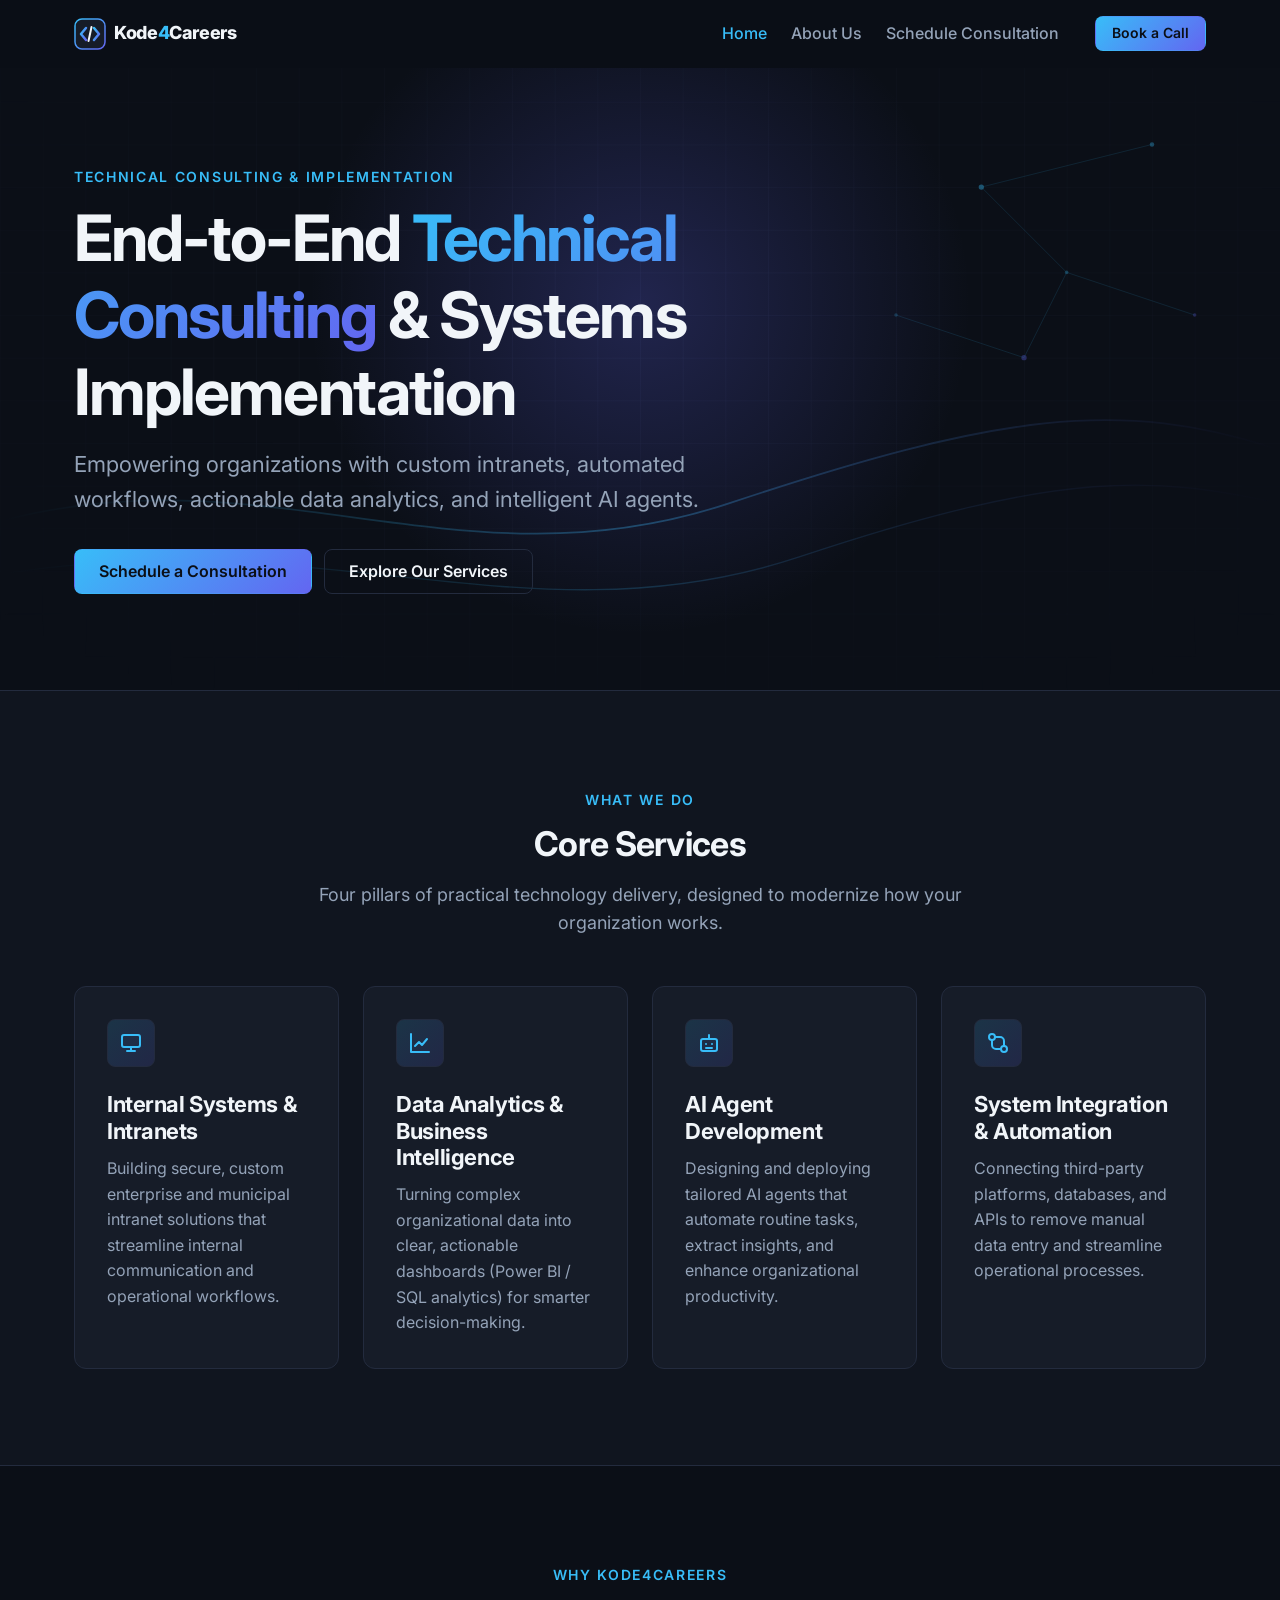
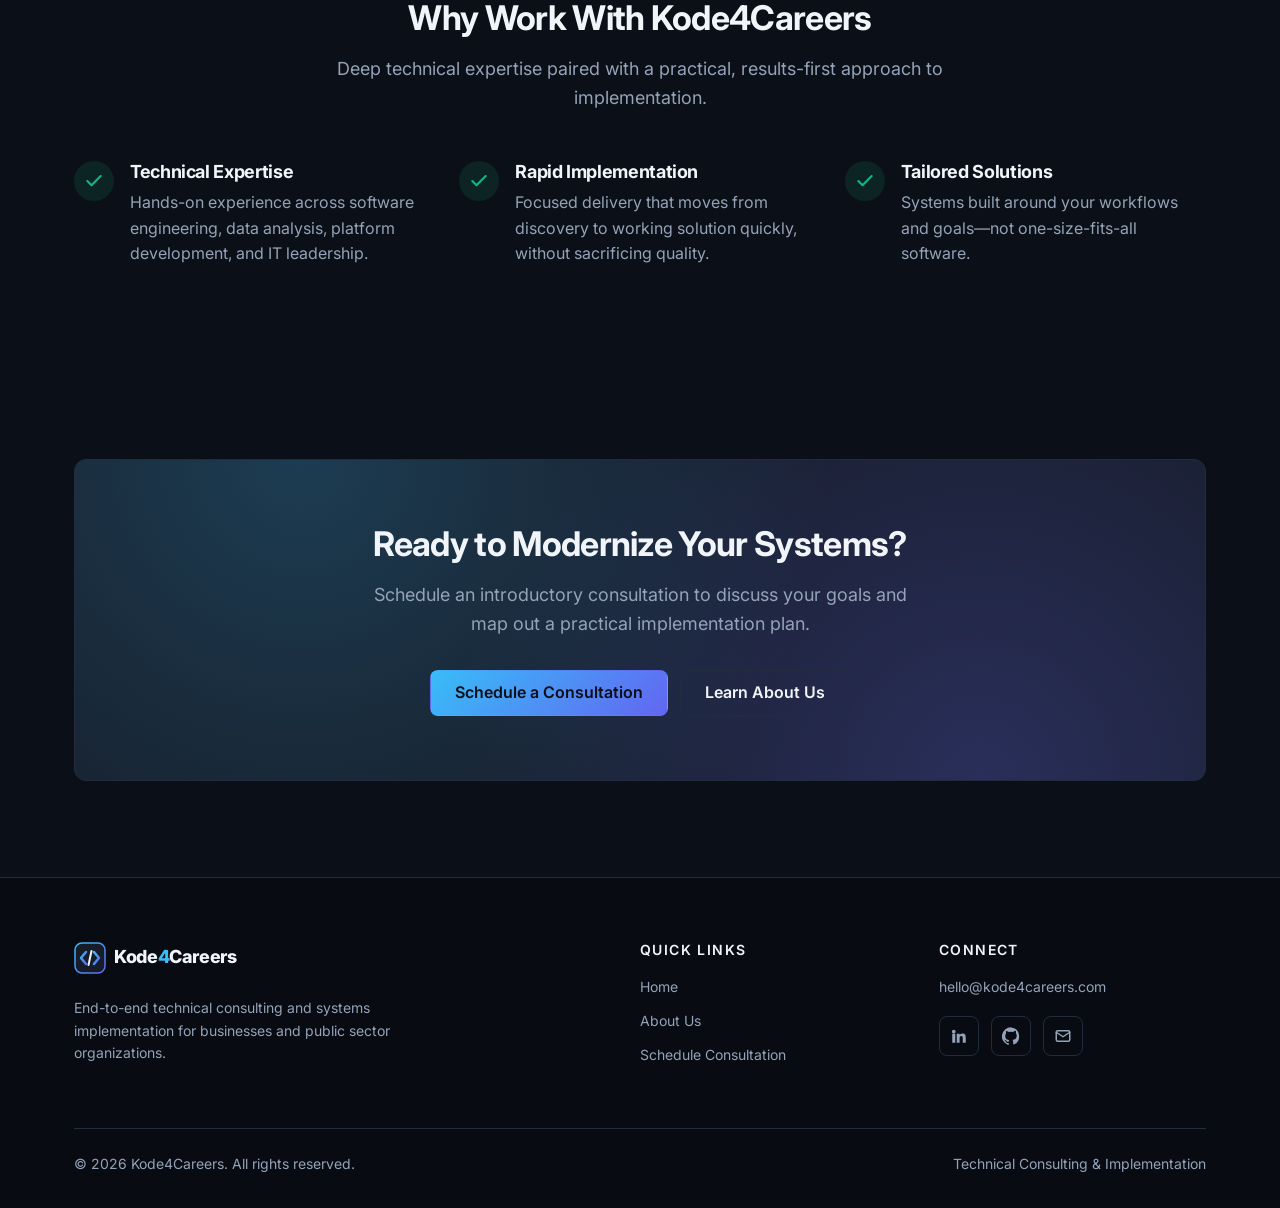
==== index.html @ 1c139bc9 "Genesis 1" ====
<!DOCTYPE html>
<html lang="en" class="no-js">
<head>
  <meta charset="UTF-8">
  <meta name="viewport" content="width=device-width, initial-scale=1.0">
  <title>Kode4Careers | Technical Consulting &amp; Systems Implementation</title>
  <meta name="description" content="Kode4Careers delivers custom intranets, data analytics, AI agent development, and workflow automation for businesses and public sector organizations.">
  <link rel="icon" href="assets/images/logo.svg" type="image/svg+xml">
  <link rel="preconnect" href="https://fonts.googleapis.com">
  <link rel="preconnect" href="https://fonts.gstatic.com" crossorigin>
  <link rel="stylesheet" href="https://fonts.googleapis.com/css2?family=Inter:wght@400;500;600;700;800&display=swap">
  <link rel="stylesheet" href="css/style.css">
  <link rel="stylesheet" href="css/responsive.css">
</head>
<body>
  <a class="skip-link" href="#main">Skip to main content</a>

  <header class="site-header">
    <div class="container">
      <a href="index.html" class="logo" aria-label="Kode4Careers home">
        <img src="assets/images/logo.svg" alt="" width="32" height="32">
        <span class="logo__text">Kode<span>4</span>Careers</span>
      </a>

      <button class="nav-toggle" type="button" aria-controls="site-nav" aria-expanded="false" aria-label="Open navigation menu">
        <span class="nav-toggle__bar" aria-hidden="true"></span>
      </button>

      <nav id="site-nav" class="site-nav" aria-label="Primary">
        <ul class="nav-list">
          <li><a class="nav-link" href="index.html" aria-current="page">Home</a></li>
          <li><a class="nav-link" href="about.html">About Us</a></li>
          <li><a class="nav-link" href="schedule.html">Schedule Consultation</a></li>
          <li class="nav-cta"><a class="btn btn--primary btn--sm" href="schedule.html">Book a Call</a></li>
        </ul>
      </nav>
    </div>
  </header>

  <main id="main">
    <!-- Hero -->
    <section class="hero" aria-labelledby="hero-title">
      <div class="container">
        <div class="hero__content">
          <span class="eyebrow">Technical Consulting &amp; Implementation</span>
          <h1 id="hero-title" class="hero__title">
            End-to-End <span class="text-gradient">Technical Consulting</span> &amp; Systems Implementation
          </h1>
          <p class="hero__subtitle">
            Empowering organizations with custom intranets, automated workflows, actionable data analytics, and intelligent AI agents.
          </p>
          <div class="btn-group">
            <a class="btn btn--primary" href="schedule.html">Schedule a Consultation</a>
            <a class="btn btn--secondary" href="#services">Explore Our Services</a>
          </div>
        </div>
      </div>
    </section>

    <!-- Core Services -->
    <section id="services" class="section section--alt" aria-labelledby="services-title">
      <div class="container">
        <header class="section-header">
          <span class="eyebrow">What We Do</span>
          <h2 id="services-title">Core Services</h2>
          <p>Four pillars of practical technology delivery, designed to modernize how your organization works.</p>
        </header>

        <div class="grid grid--4">
          <article class="card reveal">
            <div class="card__icon" aria-hidden="true">
              <svg viewBox="0 0 24 24" fill="none" stroke="currentColor" stroke-width="2" stroke-linecap="round" stroke-linejoin="round"><rect x="3" y="4" width="18" height="12" rx="2"/><path d="M8 20h8M12 16v4"/></svg>
            </div>
            <h3>Internal Systems &amp; Intranets</h3>
            <p>Building secure, custom enterprise and municipal intranet solutions that streamline internal communication and operational workflows.</p>
          </article>

          <article class="card reveal">
            <div class="card__icon" aria-hidden="true">
              <svg viewBox="0 0 24 24" fill="none" stroke="currentColor" stroke-width="2" stroke-linecap="round" stroke-linejoin="round"><path d="M3 3v18h18"/><path d="M7 15l4-4 3 3 5-6"/></svg>
            </div>
            <h3>Data Analytics &amp; Business Intelligence</h3>
            <p>Turning complex organizational data into clear, actionable dashboards (Power BI / SQL analytics) for smarter decision-making.</p>
          </article>

          <article class="card reveal">
            <div class="card__icon" aria-hidden="true">
              <svg viewBox="0 0 24 24" fill="none" stroke="currentColor" stroke-width="2" stroke-linecap="round" stroke-linejoin="round"><rect x="4" y="8" width="16" height="12" rx="2"/><path d="M12 4v4M9 13h.01M15 13h.01M9 17h6"/></svg>
            </div>
            <h3>AI Agent Development</h3>
            <p>Designing and deploying tailored AI agents that automate routine tasks, extract insights, and enhance organizational productivity.</p>
          </article>

          <article class="card reveal">
            <div class="card__icon" aria-hidden="true">
              <svg viewBox="0 0 24 24" fill="none" stroke="currentColor" stroke-width="2" stroke-linecap="round" stroke-linejoin="round"><circle cx="6" cy="6" r="3"/><circle cx="18" cy="18" r="3"/><path d="M9 6h5a4 4 0 0 1 4 4v5M15 18h-5a4 4 0 0 1-4-4V9"/></svg>
            </div>
            <h3>System Integration &amp; Automation</h3>
            <p>Connecting third-party platforms, databases, and APIs to remove manual data entry and streamline operational processes.</p>
          </article>
        </div>
      </div>
    </section>

    <!-- Why Work With Us -->
    <section class="section" aria-labelledby="why-title">
      <div class="container">
        <header class="section-header">
          <span class="eyebrow">Why Kode4Careers</span>
          <h2 id="why-title">Why Work With Kode4Careers</h2>
          <p>Deep technical expertise paired with a practical, results-first approach to implementation.</p>
        </header>

        <div class="grid grid--3">
          <div class="feature reveal">
            <span class="feature__icon" aria-hidden="true">
              <svg viewBox="0 0 24 24" fill="none" stroke="currentColor" stroke-width="2.5" stroke-linecap="round" stroke-linejoin="round"><polyline points="20 6 9 17 4 12"/></svg>
            </span>
            <div>
              <h3>Technical Expertise</h3>
              <p>Hands-on experience across software engineering, data analysis, platform development, and IT leadership.</p>
            </div>
          </div>

          <div class="feature reveal">
            <span class="feature__icon" aria-hidden="true">
              <svg viewBox="0 0 24 24" fill="none" stroke="currentColor" stroke-width="2.5" stroke-linecap="round" stroke-linejoin="round"><polyline points="20 6 9 17 4 12"/></svg>
            </span>
            <div>
              <h3>Rapid Implementation</h3>
              <p>Focused delivery that moves from discovery to working solution quickly, without sacrificing quality.</p>
            </div>
          </div>

          <div class="feature reveal">
            <span class="feature__icon" aria-hidden="true">
              <svg viewBox="0 0 24 24" fill="none" stroke="currentColor" stroke-width="2.5" stroke-linecap="round" stroke-linejoin="round"><polyline points="20 6 9 17 4 12"/></svg>
            </span>
            <div>
              <h3>Tailored Solutions</h3>
              <p>Systems built around your workflows and goals&mdash;not one-size-fits-all software.</p>
            </div>
          </div>
        </div>
      </div>
    </section>

    <!-- Bottom CTA -->
    <section class="section" aria-labelledby="cta-title">
      <div class="container">
        <div class="cta-banner reveal">
          <h2 id="cta-title">Ready to Modernize Your Systems?</h2>
          <p>Schedule an introductory consultation to discuss your goals and map out a practical implementation plan.</p>
          <div class="btn-group">
            <a class="btn btn--primary" href="schedule.html">Schedule a Consultation</a>
            <a class="btn btn--secondary" href="about.html">Learn About Us</a>
          </div>
        </div>
      </div>
    </section>
  </main>

  <footer class="site-footer">
    <div class="container">
      <div class="footer-grid">
        <div class="footer-brand">
          <a href="index.html" class="logo" aria-label="Kode4Careers home">
            <img src="assets/images/logo.svg" alt="" width="32" height="32">
            <span class="logo__text">Kode<span>4</span>Careers</span>
          </a>
          <p>End-to-end technical consulting and systems implementation for businesses and public sector organizations.</p>
        </div>

        <nav aria-label="Footer">
          <h2 class="footer-heading">Quick Links</h2>
          <ul class="footer-links">
            <li><a href="index.html">Home</a></li>
            <li><a href="about.html">About Us</a></li>
            <li><a href="schedule.html">Schedule Consultation</a></li>
          </ul>
        </nav>

        <div>
          <h2 class="footer-heading">Connect</h2>
          <ul class="footer-links">
            <li><a href="mailto:hello@kode4careers.com">hello@kode4careers.com</a></li>
          </ul>
          <ul class="social-links">
            <li>
              <a href="https://www.linkedin.com/" target="_blank" rel="noopener noreferrer" aria-label="Kode4Careers on LinkedIn">
                <svg viewBox="0 0 24 24" fill="currentColor" aria-hidden="true"><path d="M4.98 3.5a2.5 2.5 0 1 1 0 5 2.5 2.5 0 0 1 0-5zM3 9h4v12H3zM9 9h3.8v1.7h.05c.53-1 1.83-2.05 3.77-2.05C20.6 8.65 21 11.2 21 14.5V21h-4v-5.8c0-1.4-.03-3.2-1.95-3.2-1.95 0-2.25 1.52-2.25 3.1V21H9z"/></svg>
              </a>
            </li>
            <li>
              <a href="https://github.com/" target="_blank" rel="noopener noreferrer" aria-label="Kode4Careers on GitHub">
                <svg viewBox="0 0 24 24" fill="currentColor" aria-hidden="true"><path d="M12 .5a12 12 0 0 0-3.8 23.4c.6.1.8-.3.8-.6v-2.1c-3.3.7-4-1.6-4-1.6-.6-1.4-1.4-1.8-1.4-1.8-1.1-.7.1-.7.1-.7 1.2.1 1.8 1.2 1.8 1.2 1.1 1.8 2.8 1.3 3.5 1 .1-.8.4-1.3.8-1.6-2.7-.3-5.5-1.3-5.5-5.9 0-1.3.5-2.4 1.2-3.2-.1-.3-.5-1.5.1-3.2 0 0 1-.3 3.3 1.2a11.5 11.5 0 0 1 6 0C17.3 4.6 18.3 5 18.3 5c.7 1.7.3 2.9.1 3.2.8.8 1.2 1.9 1.2 3.2 0 4.6-2.8 5.6-5.5 5.9.4.4.8 1.1.8 2.2v3.3c0 .3.2.7.8.6A12 12 0 0 0 12 .5z"/></svg>
              </a>
            </li>
            <li>
              <a href="mailto:hello@kode4careers.com" aria-label="Email Kode4Careers">
                <svg viewBox="0 0 24 24" fill="none" stroke="currentColor" stroke-width="2" stroke-linecap="round" stroke-linejoin="round" aria-hidden="true"><rect x="3" y="5" width="18" height="14" rx="2"/><path d="M3 7l9 6 9-6"/></svg>
              </a>
            </li>
          </ul>
        </div>
      </div>

      <div class="footer-bottom">
        <p>&copy; <span data-current-year>2026</span> Kode4Careers. All rights reserved.</p>
        <p>Technical Consulting &amp; Implementation</p>
      </div>
    </div>
  </footer>

  <script src="js/main.js" defer></script>
</body>
</html>
---- css/style.css ----
/* ==========================================================================
   Kode4Careers — Core Design System
   Mobile-first base styles. Breakpoint enhancements live in responsive.css.
   ========================================================================== */

:root {
  /* Colors */
  --color-bg: #0B0F17;
  --color-surface: #161C28;
  --color-border: #232B3E;
  --color-text: #F1F5F9;
  --color-muted: #94A3B8;
  --color-accent: #38BDF8;
  --color-accent-2: #6366F1;
  --color-success: #10B981;
  --color-error: #F87171;
  --gradient-accent: linear-gradient(135deg, var(--color-accent) 0%, var(--color-accent-2) 100%);

  /* Typography */
  --font-heading: "Inter", system-ui, -apple-system, "Segoe UI", Roboto, sans-serif;
  --font-body: "Inter", system-ui, -apple-system, "Segoe UI", Roboto, sans-serif;
  --fs-sm: 0.875rem;
  --fs-base: 1rem;
  --fs-lg: 1.125rem;
  --fs-xl: 1.375rem;
  --fs-2xl: 1.75rem;
  --fs-3xl: 2.25rem;
  --line-height: 1.6;

  /* Spacing */
  --space-1: 0.25rem;
  --space-2: 0.5rem;
  --space-3: 0.75rem;
  --space-4: 1rem;
  --space-5: 1.5rem;
  --space-6: 2rem;
  --space-7: 3rem;
  --space-8: 4rem;
  --space-9: 6rem;

  /* Layout */
  --container-max: 1180px;
  --header-height: 68px;
  --radius: 12px;
  --radius-sm: 8px;

  /* Effects */
  --transition: 200ms ease;
  --shadow-glow: 0 10px 30px -10px rgba(56, 189, 248, 0.35);
}

/* ---------- Reset ---------- */
*,
*::before,
*::after {
  box-sizing: border-box;
}

html {
  scroll-behavior: smooth;
  scroll-padding-top: calc(var(--header-height) + var(--space-4));
}

body {
  margin: 0;
  font-family: var(--font-body);
  font-size: var(--fs-base);
  line-height: var(--line-height);
  color: var(--color-text);
  background-color: var(--color-bg);
  -webkit-font-smoothing: antialiased;
}

img,
svg {
  display: block;
  max-width: 100%;
}

h1, h2, h3, h4 {
  font-family: var(--font-heading);
  font-weight: 700;
  line-height: 1.2;
  margin: 0 0 var(--space-4);
  letter-spacing: -0.02em;
}

h1 { font-size: var(--fs-3xl); }
h2 { font-size: var(--fs-2xl); }
h3 { font-size: var(--fs-xl); }

p {
  margin: 0 0 var(--space-4);
}

a {
  color: var(--color-accent);
  text-decoration: none;
  transition: color var(--transition);
}

a:hover {
  color: var(--color-text);
}

:focus-visible {
  outline: 2px solid var(--color-accent);
  outline-offset: 3px;
  border-radius: 4px;
}

ul {
  margin: 0;
  padding: 0;
}

.skip-link {
  position: absolute;
  left: var(--space-4);
  top: -100px;
  z-index: 200;
  padding: var(--space-2) var(--space-4);
  background: var(--color-accent);
  color: var(--color-bg);
  border-radius: var(--radius-sm);
  font-weight: 600;
}

.skip-link:focus {
  top: var(--space-4);
}

.visually-hidden {
  position: absolute;
  width: 1px;
  height: 1px;
  padding: 0;
  margin: -1px;
  overflow: hidden;
  clip: rect(0, 0, 0, 0);
  white-space: nowrap;
  border: 0;
}

/* ---------- Layout ---------- */
.container {
  width: 100%;
  max-width: var(--container-max);
  margin: 0 auto;
  padding: 0 var(--space-5);
}

.section {
  padding: var(--space-8) 0;
}

.section--alt {
  background-color: rgba(22, 28, 40, 0.5);
  border-top: 1px solid var(--color-border);
  border-bottom: 1px solid var(--color-border);
}

.section-header {
  max-width: 680px;
  margin: 0 auto var(--space-7);
  text-align: center;
}

.section-header p {
  color: var(--color-muted);
  font-size: var(--fs-lg);
}

.eyebrow {
  display: inline-block;
  margin-bottom: var(--space-3);
  font-size: var(--fs-sm);
  font-weight: 600;
  letter-spacing: 0.12em;
  text-transform: uppercase;
  color: var(--color-accent);
}

.text-gradient {
  background: var(--gradient-accent);
  -webkit-background-clip: text;
  background-clip: text;
  color: transparent;
}

.grid {
  display: grid;
  gap: var(--space-5);
  grid-template-columns: 1fr;
}

/* ---------- Buttons ---------- */
.btn {
  display: inline-flex;
  align-items: center;
  justify-content: center;
  gap: var(--space-2);
  padding: var(--space-3) var(--space-5);
  font-family: inherit;
  font-size: var(--fs-base);
  font-weight: 600;
  line-height: 1.2;
  border-radius: var(--radius-sm);
  border: 1px solid transparent;
  cursor: pointer;
  transition: transform var(--transition), box-shadow var(--transition),
    background-color var(--transition), border-color var(--transition), color var(--transition);
}

.btn--primary {
  background: var(--gradient-accent);
  color: var(--color-bg);
}

.btn--primary:hover {
  color: var(--color-bg);
  transform: translateY(-2px);
  box-shadow: var(--shadow-glow);
}

.btn--secondary {
  background: transparent;
  color: var(--color-text);
  border-color: var(--color-border);
}

.btn--secondary:hover {
  color: var(--color-text);
  border-color: var(--color-accent);
  background-color: rgba(56, 189, 248, 0.08);
}

.btn--sm {
  padding: var(--space-2) var(--space-4);
  font-size: var(--fs-sm);
}

.btn[disabled],
.btn[aria-busy="true"] {
  opacity: 0.7;
  cursor: progress;
  transform: none;
  box-shadow: none;
}

.btn-group {
  display: flex;
  flex-wrap: wrap;
  gap: var(--space-3);
}

/* ---------- Header / Navigation ---------- */
.site-header {
  position: sticky;
  top: 0;
  z-index: 100;
  height: var(--header-height);
  background-color: rgba(11, 15, 23, 0.75);
  backdrop-filter: blur(12px);
  -webkit-backdrop-filter: blur(12px);
  border-bottom: 1px solid transparent;
  transition: border-color var(--transition), background-color var(--transition);
}

.site-header.is-scrolled {
  background-color: rgba(11, 15, 23, 0.92);
  border-bottom-color: var(--color-border);
}

.site-header .container {
  display: flex;
  align-items: center;
  justify-content: space-between;
  height: 100%;
}

.logo {
  display: inline-flex;
  align-items: center;
  gap: var(--space-2);
  font-family: var(--font-heading);
  font-size: var(--fs-lg);
  font-weight: 800;
  color: var(--color-text);
  letter-spacing: -0.02em;
}

.logo:hover {
  color: var(--color-text);
}

.logo img {
  width: 32px;
  height: 32px;
}

.logo__text span {
  color: var(--color-accent);
}

.nav-toggle {
  display: inline-flex;
  align-items: center;
  justify-content: center;
  width: 44px;
  height: 44px;
  padding: 0;
  background: transparent;
  border: 1px solid var(--color-border);
  border-radius: var(--radius-sm);
  color: var(--color-text);
  cursor: pointer;
}

.nav-toggle__bar,
.nav-toggle__bar::before,
.nav-toggle__bar::after {
  display: block;
  width: 20px;
  height: 2px;
  background-color: currentColor;
  border-radius: 2px;
  transition: transform var(--transition), background-color var(--transition);
}

.nav-toggle__bar {
  position: relative;
}

.nav-toggle__bar::before,
.nav-toggle__bar::after {
  content: "";
  position: absolute;
  left: 0;
}

.nav-toggle__bar::before { top: -6px; }
.nav-toggle__bar::after { top: 6px; }

.nav-toggle[aria-expanded="true"] .nav-toggle__bar {
  background-color: transparent;
}

.nav-toggle[aria-expanded="true"] .nav-toggle__bar::before {
  transform: translateY(6px) rotate(45deg);
}

.nav-toggle[aria-expanded="true"] .nav-toggle__bar::after {
  transform: translateY(-6px) rotate(-45deg);
}

.site-nav {
  position: fixed;
  top: var(--header-height);
  left: 0;
  right: 0;
  padding: var(--space-5);
  background-color: var(--color-bg);
  border-bottom: 1px solid var(--color-border);
  transform: translateY(-8px);
  opacity: 0;
  visibility: hidden;
  transition: opacity var(--transition), transform var(--transition), visibility var(--transition);
}

.site-nav.is-open {
  transform: translateY(0);
  opacity: 1;
  visibility: visible;
}

.nav-list {
  display: flex;
  flex-direction: column;
  gap: var(--space-2);
  list-style: none;
}

.nav-link {
  display: block;
  padding: var(--space-3) var(--space-2);
  color: var(--color-muted);
  font-weight: 500;
}

.nav-link:hover,
.nav-link[aria-current="page"] {
  color: var(--color-text);
}

.nav-link[aria-current="page"] {
  color: var(--color-accent);
}

.nav-cta {
  margin-top: var(--space-3);
}

.nav-cta .btn {
  width: 100%;
}

/* ---------- Hero ---------- */
.hero {
  position: relative;
  padding: var(--space-8) 0 var(--space-8);
  overflow: hidden;
}

.hero::before {
  content: "";
  position: absolute;
  inset: 0;
  background: url("../assets/images/hero-bg.svg") center / cover no-repeat;
  opacity: 0.55;
  pointer-events: none;
}

.hero::after {
  content: "";
  position: absolute;
  top: -20%;
  left: 50%;
  width: 720px;
  height: 720px;
  transform: translateX(-50%);
  background: radial-gradient(circle, rgba(99, 102, 241, 0.25) 0%, rgba(11, 15, 23, 0) 65%);
  pointer-events: none;
}

.hero .container {
  position: relative;
  z-index: 1;
}

.hero__content {
  max-width: 820px;
}

.hero__title {
  font-size: 2.5rem;
  letter-spacing: -0.03em;
}

.hero__subtitle {
  max-width: 640px;
  margin-bottom: var(--space-6);
  font-size: var(--fs-lg);
  color: var(--color-muted);
}

.page-hero {
  position: relative;
  padding: var(--space-8) 0 var(--space-7);
  text-align: center;
  border-bottom: 1px solid var(--color-border);
  background: radial-gradient(ellipse at top, rgba(56, 189, 248, 0.12) 0%, rgba(11, 15, 23, 0) 60%);
}

.page-hero p {
  max-width: 680px;
  margin: 0 auto;
  font-size: var(--fs-lg);
  color: var(--color-muted);
}

/* ---------- Cards ---------- */
.card {
  position: relative;
  padding: var(--space-6);
  background-color: var(--color-surface);
  border: 1px solid var(--color-border);
  border-radius: var(--radius);
  transition: transform var(--transition), border-color var(--transition), box-shadow var(--transition);
}

.card:hover {
  transform: translateY(-4px);
  border-color: rgba(56, 189, 248, 0.45);
  box-shadow: var(--shadow-glow);
}

.card h3 {
  margin-bottom: var(--space-3);
}

.card p {
  margin-bottom: 0;
  color: var(--color-muted);
}

.card__icon {
  display: inline-flex;
  align-items: center;
  justify-content: center;
  width: 48px;
  height: 48px;
  margin-bottom: var(--space-5);
  border-radius: var(--radius-sm);
  background: linear-gradient(135deg, rgba(56, 189, 248, 0.15), rgba(99, 102, 241, 0.15));
  border: 1px solid var(--color-border);
  color: var(--color-accent);
}

.card__icon svg {
  width: 24px;
  height: 24px;
}

/* ---------- Feature list (Why Us) ---------- */
.feature {
  display: flex;
  gap: var(--space-4);
  align-items: flex-start;
}

.feature__icon {
  flex-shrink: 0;
  display: inline-flex;
  align-items: center;
  justify-content: center;
  width: 40px;
  height: 40px;
  border-radius: 50%;
  background-color: rgba(16, 185, 129, 0.12);
  color: var(--color-success);
}

.feature__icon svg {
  width: 20px;
  height: 20px;
}

.feature h3 {
  font-size: var(--fs-lg);
  margin-bottom: var(--space-2);
}

.feature p {
  margin: 0;
  color: var(--color-muted);
}

/* ---------- CTA banner ---------- */
.cta-banner {
  position: relative;
  padding: var(--space-7) var(--space-5);
  text-align: center;
  border-radius: var(--radius);
  border: 1px solid var(--color-border);
  background:
    radial-gradient(circle at 20% 0%, rgba(56, 189, 248, 0.2), transparent 55%),
    radial-gradient(circle at 80% 100%, rgba(99, 102, 241, 0.25), transparent 55%),
    var(--color-surface);
  overflow: hidden;
}

.cta-banner p {
  max-width: 560px;
  margin: 0 auto var(--space-6);
  color: var(--color-muted);
  font-size: var(--fs-lg);
}

.cta-banner .btn-group {
  justify-content: center;
}

/* ---------- About: Founder ---------- */
.founder {
  display: grid;
  gap: var(--space-6);
  grid-template-columns: 1fr;
  align-items: center;
}

.profile-frame {
  position: relative;
  max-width: 360px;
  margin: 0 auto;
  padding: 6px;
  border-radius: calc(var(--radius) + 6px);
  background: var(--gradient-accent);
}

.profile-img,
.profile-placeholder {
  width: 100%;
  aspect-ratio: 4 / 5;
  object-fit: cover;
  border-radius: var(--radius);
  background-color: var(--color-surface);
}

.profile-placeholder {
  display: flex;
  align-items: center;
  justify-content: center;
  font-family: var(--font-heading);
  font-size: 4rem;
  font-weight: 800;
  color: var(--color-muted);
}

.founder__bio p {
  color: var(--color-muted);
}

.philosophy {
  margin-top: var(--space-5);
  padding: var(--space-5);
  border-left: 3px solid var(--color-accent);
  background-color: var(--color-surface);
  border-radius: 0 var(--radius-sm) var(--radius-sm) 0;
}

.philosophy h3 {
  font-size: var(--fs-lg);
  margin-bottom: var(--space-2);
}

.philosophy p {
  margin: 0;
}

/* ---------- About: Logos ---------- */
.logo-grid {
  display: grid;
  gap: var(--space-4);
  grid-template-columns: repeat(2, 1fr);
  list-style: none;
  margin-bottom: var(--space-7);
}

.logo-grid li {
  display: flex;
  align-items: center;
  justify-content: center;
  min-height: 96px;
  padding: var(--space-4);
  background-color: var(--color-surface);
  border: 1px solid var(--color-border);
  border-radius: var(--radius);
  transition: border-color var(--transition);
}

.logo-grid li:hover {
  border-color: rgba(56, 189, 248, 0.45);
}

.logo-grid img {
  max-height: 48px;
  width: auto;
  opacity: 0.8;
  filter: grayscale(100%);
  transition: opacity var(--transition), filter var(--transition);
}

.logo-grid li:hover img {
  opacity: 1;
  filter: none;
}

.logo-grid .logo-text {
  font-weight: 600;
  color: var(--color-muted);
  text-align: center;
  font-size: var(--fs-sm);
}

.impact-card__tag {
  display: inline-block;
  margin-bottom: var(--space-3);
  padding: var(--space-1) var(--space-3);
  font-size: 0.75rem;
  font-weight: 600;
  letter-spacing: 0.06em;
  text-transform: uppercase;
  color: var(--color-accent);
  background-color: rgba(56, 189, 248, 0.1);
  border-radius: 999px;
}

.impact-card ul {
  margin-top: var(--space-4);
  padding-left: var(--space-5);
  color: var(--color-muted);
}

.impact-card li + li {
  margin-top: var(--space-1);
}

/* ---------- Schedule: Form ---------- */
.schedule-layout {
  display: grid;
  gap: var(--space-6);
  grid-template-columns: 1fr;
  align-items: start;
}

.form-card {
  padding: var(--space-6) var(--space-5);
}

.form-card:hover {
  transform: none;
  box-shadow: none;
  border-color: var(--color-border);
}

.form-grid {
  display: grid;
  gap: var(--space-5);
  grid-template-columns: 1fr;
}

.form-field {
  display: flex;
  flex-direction: column;
  gap: var(--space-2);
}

.form-field label {
  font-size: var(--fs-sm);
  font-weight: 600;
  color: var(--color-text);
}

.form-field .required {
  color: var(--color-accent);
}

.form-field .optional {
  font-weight: 400;
  color: var(--color-muted);
}

.form-field input,
.form-field select,
.form-field textarea {
  width: 100%;
  padding: var(--space-3) var(--space-4);
  font-family: inherit;
  font-size: var(--fs-base);
  color: var(--color-text);
  background-color: var(--color-bg);
  border: 1px solid var(--color-border);
  border-radius: var(--radius-sm);
  transition: border-color var(--transition), box-shadow var(--transition);
}

.form-field select {
  appearance: none;
  -webkit-appearance: none;
  padding-right: var(--space-7);
  background-image: url("data:image/svg+xml,%3Csvg xmlns='http://www.w3.org/2000/svg' viewBox='0 0 24 24' fill='none' stroke='%2394A3B8' stroke-width='2' stroke-linecap='round' stroke-linejoin='round'%3E%3Cpolyline points='6 9 12 15 18 9'/%3E%3C/svg%3E");
  background-repeat: no-repeat;
  background-position: right var(--space-4) center;
  background-size: 18px;
}

.form-field textarea {
  min-height: 160px;
  resize: vertical;
}

.form-field input::placeholder,
.form-field textarea::placeholder {
  color: #64748B;
}

.form-field input:focus,
.form-field select:focus,
.form-field textarea:focus {
  outline: none;
  border-color: var(--color-accent);
  box-shadow: 0 0 0 3px rgba(56, 189, 248, 0.2);
}

.form-field.has-error input,
.form-field.has-error select,
.form-field.has-error textarea {
  border-color: var(--color-error);
}

.form-field .error-message {
  min-height: 1.2em;
  margin: 0;
  font-size: var(--fs-sm);
  color: var(--color-error);
}

.form-actions {
  margin-top: var(--space-6);
}

.form-actions .btn {
  width: 100%;
}

.spinner {
  display: none;
  width: 16px;
  height: 16px;
  border: 2px solid rgba(11, 15, 23, 0.35);
  border-top-color: var(--color-bg);
  border-radius: 50%;
  animation: spin 0.7s linear infinite;
}

.btn[aria-busy="true"] .spinner {
  display: inline-block;
}

@keyframes spin {
  to { transform: rotate(360deg); }
}

.form-status {
  margin-top: var(--space-4);
  padding: var(--space-4);
  border-radius: var(--radius-sm);
  font-size: var(--fs-sm);
}

.form-status:empty {
  display: none;
}

.form-status--error {
  color: var(--color-error);
  background-color: rgba(248, 113, 113, 0.08);
  border: 1px solid rgba(248, 113, 113, 0.35);
}

.form-success {
  text-align: center;
  padding: var(--space-7) var(--space-4);
}

.form-success[hidden] {
  display: none;
}

.form-success__icon {
  display: inline-flex;
  align-items: center;
  justify-content: center;
  width: 64px;
  height: 64px;
  margin-bottom: var(--space-5);
  border-radius: 50%;
  background-color: rgba(16, 185, 129, 0.15);
  color: var(--color-success);
}

.form-success__icon svg {
  width: 32px;
  height: 32px;
}

.form-success p {
  color: var(--color-muted);
}

/* ---------- Schedule: Contact sidebar ---------- */
.contact-list {
  list-style: none;
  display: flex;
  flex-direction: column;
  gap: var(--space-5);
}

.contact-item {
  display: flex;
  gap: var(--space-4);
  align-items: flex-start;
}

.contact-item .card__icon {
  flex-shrink: 0;
  margin-bottom: 0;
}

.contact-item h3 {
  font-size: var(--fs-base);
  margin-bottom: var(--space-1);
}

.contact-item p {
  margin: 0;
  color: var(--color-muted);
}

/* ---------- Footer ---------- */
.site-footer {
  padding: var(--space-8) 0 var(--space-6);
  border-top: 1px solid var(--color-border);
  background-color: #080B12;
}

.footer-grid {
  display: grid;
  gap: var(--space-6);
  grid-template-columns: 1fr;
  margin-bottom: var(--space-7);
}

.footer-brand p {
  max-width: 340px;
  margin-top: var(--space-4);
  color: var(--color-muted);
  font-size: var(--fs-sm);
}

.footer-heading {
  margin-bottom: var(--space-4);
  font-size: var(--fs-sm);
  font-weight: 600;
  letter-spacing: 0.1em;
  text-transform: uppercase;
  color: var(--color-text);
}

.footer-links {
  list-style: none;
  display: flex;
  flex-direction: column;
  gap: var(--space-2);
}

.footer-links a {
  color: var(--color-muted);
  font-size: var(--fs-sm);
}

.footer-links a:hover {
  color: var(--color-accent);
}

.social-links {
  display: flex;
  gap: var(--space-3);
  margin-top: var(--space-4);
  list-style: none;
}

.social-links a {
  display: inline-flex;
  align-items: center;
  justify-content: center;
  width: 40px;
  height: 40px;
  border: 1px solid var(--color-border);
  border-radius: var(--radius-sm);
  color: var(--color-muted);
  transition: color var(--transition), border-color var(--transition);
}

.social-links a:hover {
  color: var(--color-accent);
  border-color: var(--color-accent);
}

.social-links svg {
  width: 18px;
  height: 18px;
}

.footer-bottom {
  display: flex;
  flex-direction: column;
  gap: var(--space-2);
  padding-top: var(--space-5);
  border-top: 1px solid var(--color-border);
  font-size: var(--fs-sm);
  color: var(--color-muted);
}

.footer-bottom p {
  margin: 0;
}

/* ---------- Scroll reveal ---------- */
.reveal {
  opacity: 0;
  transform: translateY(16px);
  transition: opacity 600ms ease, transform 600ms ease;
}

.reveal.is-visible {
  opacity: 1;
  transform: none;
}

.no-js .reveal {
  opacity: 1;
  transform: none;
}

@media (prefers-reduced-motion: reduce) {
  html {
    scroll-behavior: auto;
  }

  *,
  *::before,
  *::after {
    animation-duration: 0.01ms !important;
    transition-duration: 0.01ms !important;
  }

  .reveal {
    opacity: 1;
    transform: none;
  }
}
---- css/responsive.css ----
/* ==========================================================================
   Kode4Careers — Responsive Enhancements (mobile-first, min-width)
   Base styles in style.css target small screens (< 480px).
   ========================================================================== */

/* ---------- ≥ 480px: large phones ---------- */
@media (min-width: 480px) {
  .hero__title {
    font-size: 2.875rem;
  }

  .logo-grid {
    grid-template-columns: repeat(3, 1fr);
  }

  .form-card {
    padding: var(--space-7) var(--space-6);
  }

  .form-actions .btn {
    width: auto;
  }

  .cta-banner {
    padding: var(--space-8) var(--space-6);
  }
}

/* ---------- ≥ 768px: tablets ---------- */
@media (min-width: 768px) {
  :root {
    --fs-2xl: 2.125rem;
    --fs-3xl: 2.75rem;
  }

  .section {
    padding: var(--space-9) 0;
  }

  .hero {
    padding: var(--space-9) 0;
  }

  .hero__title {
    font-size: 3.5rem;
  }

  .hero__subtitle {
    font-size: var(--fs-xl);
  }

  .grid--2,
  .grid--4 {
    grid-template-columns: repeat(2, 1fr);
  }

  .grid--3 {
    grid-template-columns: repeat(2, 1fr);
  }

  .form-grid {
    grid-template-columns: repeat(2, 1fr);
  }

  .form-field--full {
    grid-column: 1 / -1;
  }

  .footer-grid {
    grid-template-columns: 2fr 1fr 1fr;
  }

  .footer-bottom {
    flex-direction: row;
    justify-content: space-between;
  }

  .logo-grid {
    grid-template-columns: repeat(4, 1fr);
  }
}

/* ---------- ≥ 1024px: desktop ---------- */
@media (min-width: 1024px) {
  .hero__title {
    font-size: 4rem;
  }

  .grid--3 {
    grid-template-columns: repeat(3, 1fr);
  }

  .grid--4 {
    grid-template-columns: repeat(4, 1fr);
  }

  .founder {
    grid-template-columns: 360px 1fr;
    gap: var(--space-8);
  }

  .profile-frame {
    margin: 0;
  }

  .schedule-layout {
    grid-template-columns: 1fr 340px;
    gap: var(--space-7);
  }

  .contact-aside {
    position: sticky;
    top: calc(var(--header-height) + var(--space-5));
  }

  /* Desktop navigation: inline links, hide hamburger */
  .nav-toggle {
    display: none;
  }

  .site-nav {
    position: static;
    padding: 0;
    background: transparent;
    border: 0;
    transform: none;
    opacity: 1;
    visibility: visible;
  }

  .nav-list {
    flex-direction: row;
    align-items: center;
    gap: var(--space-5);
  }

  .nav-link {
    padding: var(--space-2) 0;
  }

  .nav-cta {
    margin: 0 0 0 var(--space-3);
  }

  .nav-cta .btn {
    width: auto;
  }
}
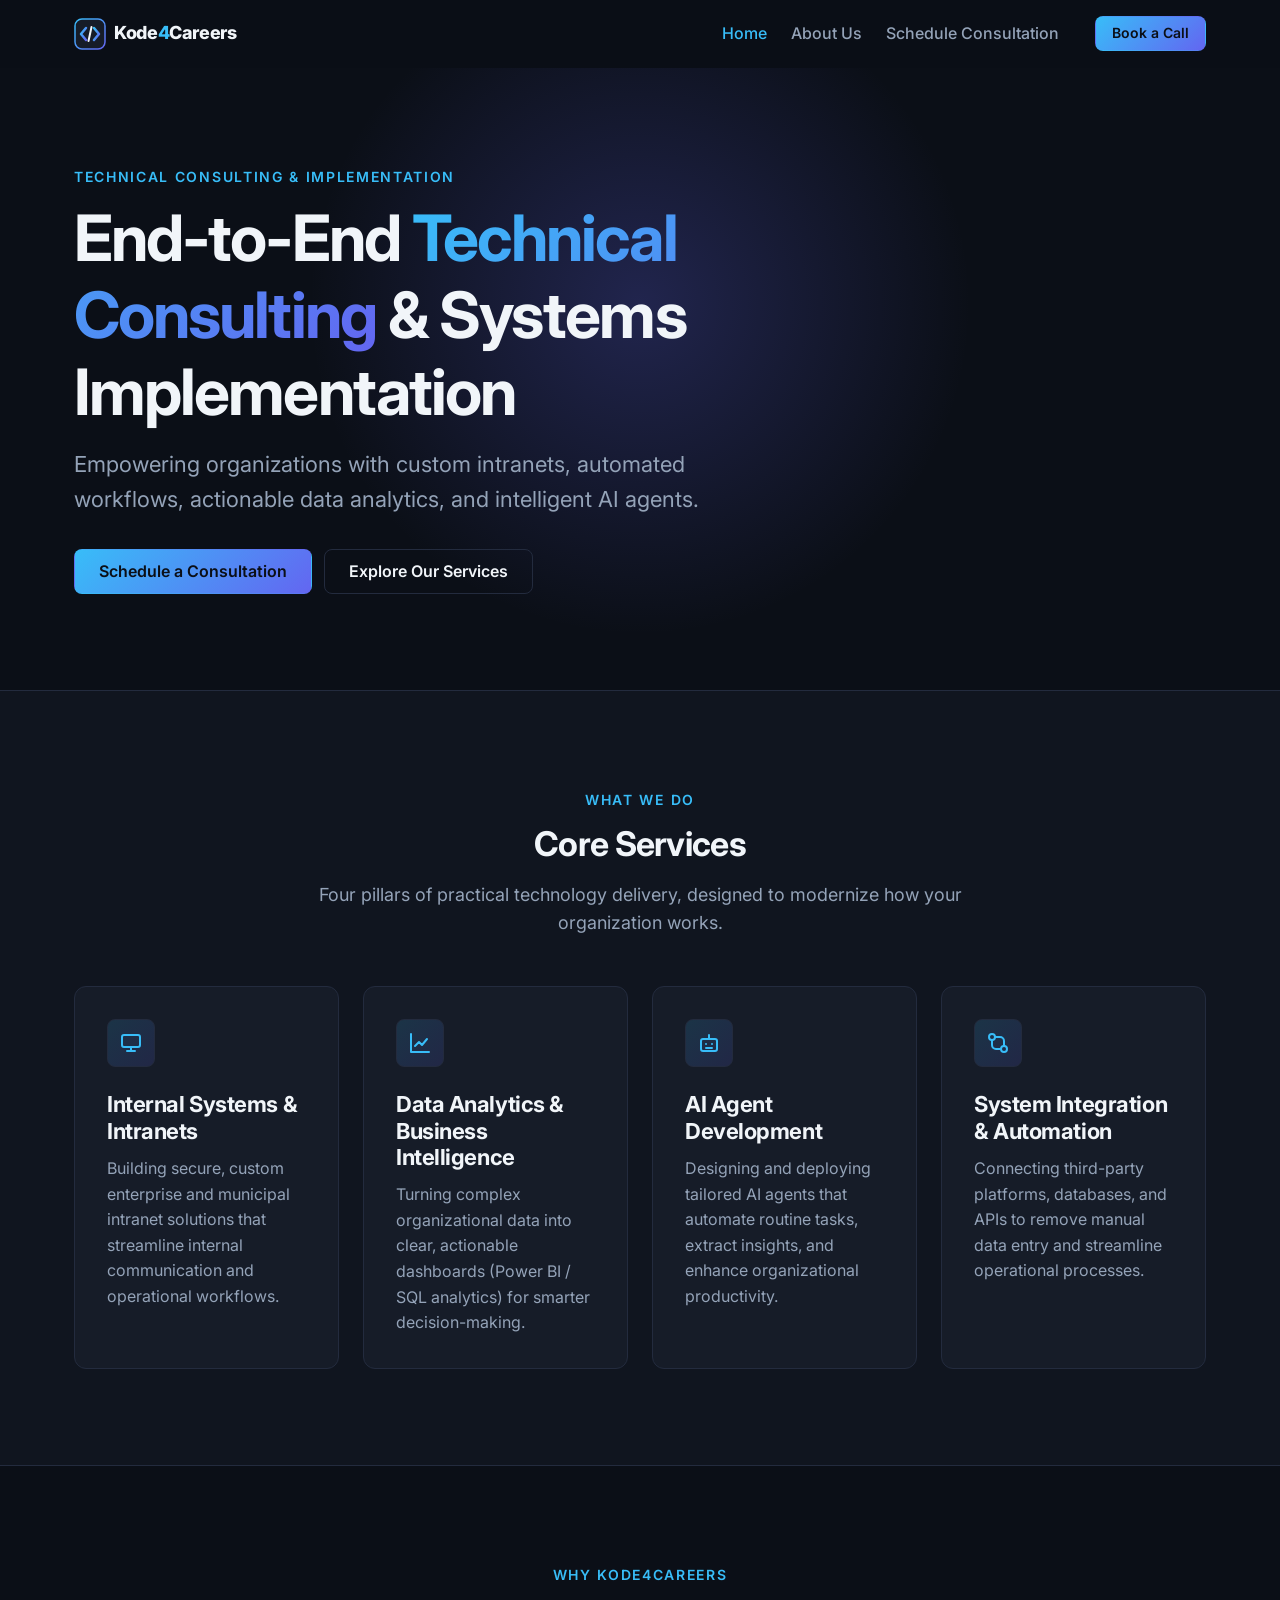
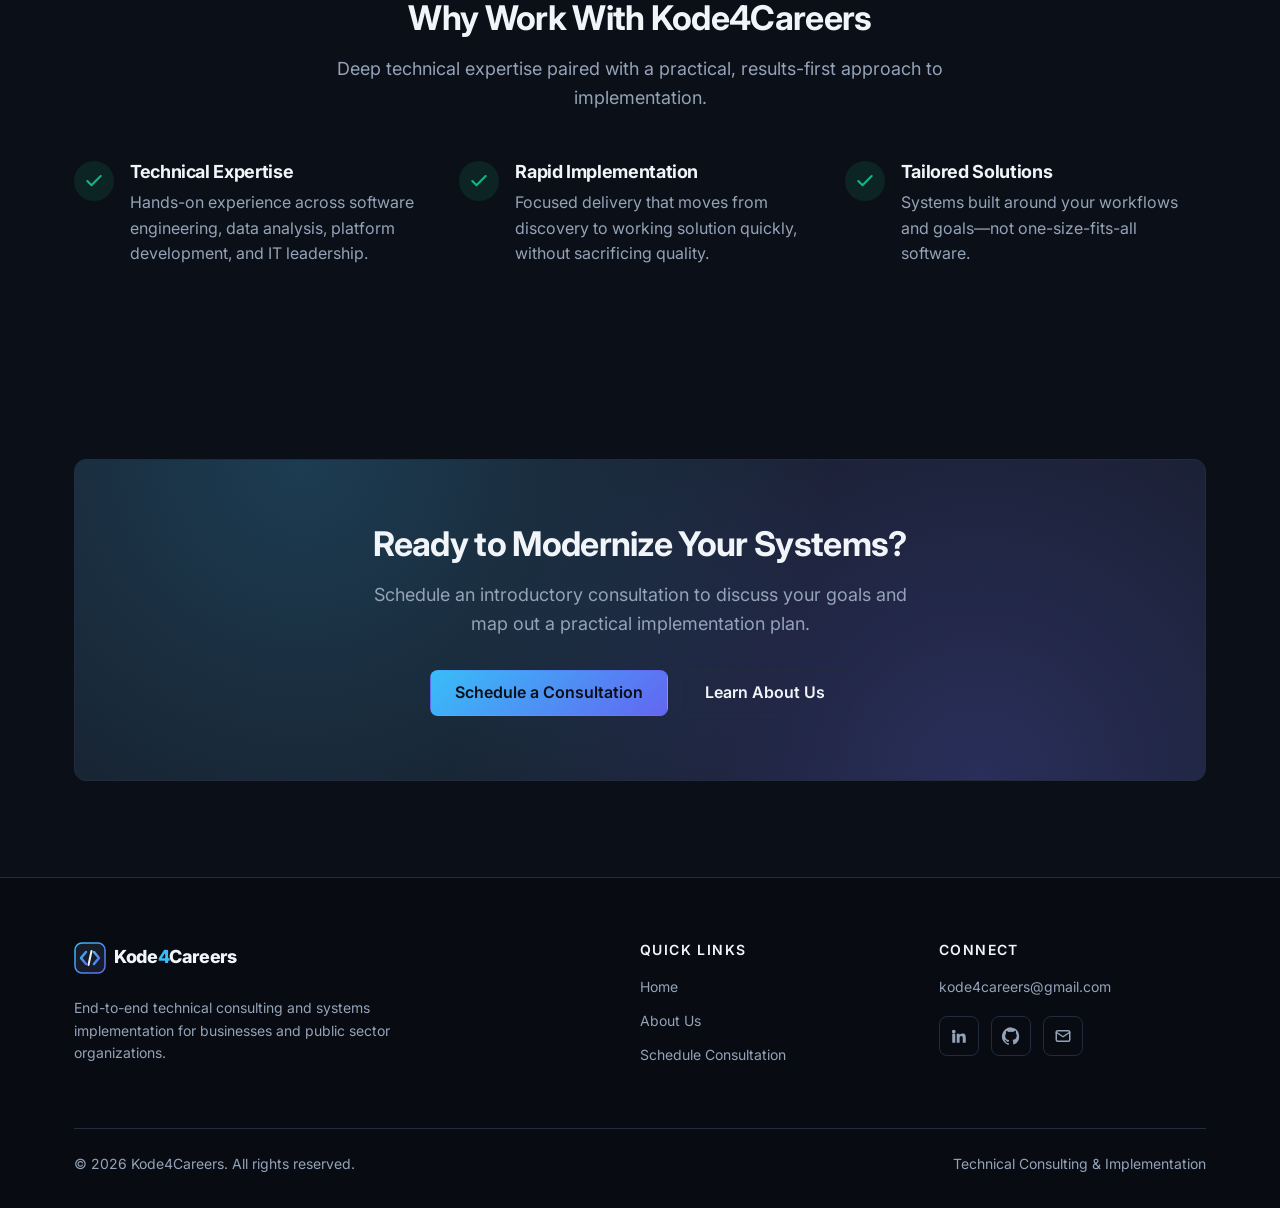
==== commit 87236fb1: "Say NO" ====
--- a/index.html
+++ b/index.html
@@ -183,7 +183,7 @@
         <div>
           <h2 class="footer-heading">Connect</h2>
           <ul class="footer-links">
-            <li><a href="mailto:hello@kode4careers.com">hello@kode4careers.com</a></li>
+            <li><a href="mailto:kode4careers@gmail.com">kode4careers@gmail.com</a></li>
           </ul>
           <ul class="social-links">
             <li>
@@ -197,7 +197,7 @@
               </a>
             </li>
             <li>
-              <a href="mailto:hello@kode4careers.com" aria-label="Email Kode4Careers">
+              <a href="mailto:kode4careers@gmail.com" aria-label="Email Kode4Careers">
                 <svg viewBox="0 0 24 24" fill="none" stroke="currentColor" stroke-width="2" stroke-linecap="round" stroke-linejoin="round" aria-hidden="true"><rect x="3" y="5" width="18" height="14" rx="2"/><path d="M3 7l9 6 9-6"/></svg>
               </a>
             </li>
--- a/css/style.css
+++ b/css/style.css
@@ -581,7 +581,7 @@
 
 .profile-frame {
   position: relative;
-  max-width: 360px;
+  max-width: 300px;
   margin: 0 auto;
   padding: 6px;
   border-radius: calc(var(--radius) + 6px);
@@ -593,6 +593,7 @@
   width: 100%;
   aspect-ratio: 4 / 5;
   object-fit: cover;
+  object-position: center 20%;
   border-radius: var(--radius);
   background-color: var(--color-surface);
 }
@@ -629,48 +630,52 @@
 }
 
 /* ---------- About: Logos ---------- */
+/* Flex (not grid) so an odd final row stays centered */
 .logo-grid {
-  display: grid;
+  display: flex;
+  flex-wrap: wrap;
+  justify-content: center;
   gap: var(--space-4);
-  grid-template-columns: repeat(2, 1fr);
   list-style: none;
-  margin-bottom: var(--space-7);
-}
-
-.logo-grid li {
+}
+
+.logo-grid__item {
+  flex: 1 1 100%;
+  max-width: 340px;
   display: flex;
   align-items: center;
   justify-content: center;
-  min-height: 96px;
-  padding: var(--space-4);
+  min-height: 132px;
+  padding: var(--space-5) var(--space-6);
   background-color: var(--color-surface);
   border: 1px solid var(--color-border);
   border-radius: var(--radius);
-  transition: border-color var(--transition);
-}
-
-.logo-grid li:hover {
+  transition: transform 300ms ease, border-color 300ms ease, box-shadow 300ms ease,
+    background-color 300ms ease;
+}
+
+/* Grayscale + brightness(0) + invert(1) renders any logo as a uniform white
+   silhouette, so dark-colored marks stay legible on the dark surface. */
+.logo-grid__item img {
+  width: auto;
+  max-width: 100%;
+  max-height: 56px;
+  object-fit: contain;
+  filter: grayscale(100%) brightness(0) invert(1);
+  opacity: 0.55;
+  transition: opacity 300ms ease, transform 300ms ease;
+}
+
+.logo-grid__item:hover {
+  transform: translateY(-4px);
   border-color: rgba(56, 189, 248, 0.45);
-}
-
-.logo-grid img {
-  max-height: 48px;
-  width: auto;
-  opacity: 0.8;
-  filter: grayscale(100%);
-  transition: opacity var(--transition), filter var(--transition);
-}
-
-.logo-grid li:hover img {
+  background-color: #1A2131;
+  box-shadow: var(--shadow-glow);
+}
+
+.logo-grid__item:hover img {
   opacity: 1;
-  filter: none;
-}
-
-.logo-grid .logo-text {
-  font-weight: 600;
-  color: var(--color-muted);
-  text-align: center;
-  font-size: var(--fs-sm);
+  transform: scale(1.04);
 }
 
 .impact-card__tag {
@@ -714,10 +719,35 @@
   border-color: var(--color-border);
 }
 
+.form-card__header {
+  margin-bottom: var(--space-6);
+  padding-bottom: var(--space-5);
+  border-bottom: 1px solid var(--color-border);
+}
+
+.form-card__header h2 {
+  font-size: var(--fs-xl);
+  margin-bottom: var(--space-2);
+}
+
+.form-card__header p {
+  margin: 0;
+  color: var(--color-muted);
+}
+
 .form-grid {
   display: grid;
   gap: var(--space-5);
   grid-template-columns: 1fr;
+}
+
+/* Off-screen rather than display:none, since some bots skip hidden fields */
+.form-honeypot {
+  position: absolute;
+  left: -10000px;
+  width: 1px;
+  height: 1px;
+  overflow: hidden;
 }
 
 .form-field {
@@ -802,6 +832,14 @@
 
 .form-actions .btn {
   width: 100%;
+  min-width: 220px;
+  padding: var(--space-4) var(--space-6);
+  font-size: var(--fs-lg);
+  box-shadow: 0 8px 24px -12px rgba(99, 102, 241, 0.6);
+}
+
+.form-actions .btn--primary:hover:not([disabled]) {
+  box-shadow: 0 14px 34px -10px rgba(56, 189, 248, 0.55);
 }
 
 .spinner {
@@ -841,11 +879,26 @@
 
 .form-success {
   text-align: center;
-  padding: var(--space-7) var(--space-4);
+  padding: var(--space-7) var(--space-5);
+  border: 1px solid rgba(16, 185, 129, 0.35);
+  border-radius: var(--radius);
+  background:
+    radial-gradient(circle at 50% 0%, rgba(16, 185, 129, 0.14), transparent 65%),
+    var(--color-bg);
+  animation: success-in 400ms ease both;
 }
 
 .form-success[hidden] {
   display: none;
+}
+
+.form-success:focus {
+  outline: none;
+}
+
+@keyframes success-in {
+  from { opacity: 0; transform: translateY(8px) scale(0.98); }
+  to { opacity: 1; transform: none; }
 }
 
 .form-success__icon {
@@ -870,6 +923,56 @@
 }
 
 /* ---------- Schedule: Contact sidebar ---------- */
+.contact-card {
+  background:
+    radial-gradient(circle at 100% 0%, rgba(99, 102, 241, 0.16), transparent 55%),
+    var(--color-surface);
+}
+
+.contact-card__title {
+  font-size: var(--fs-xl);
+  margin-bottom: var(--space-2);
+}
+
+.contact-card__intro {
+  margin-bottom: var(--space-6);
+  color: var(--color-muted);
+}
+
+.contact-card__email {
+  font-weight: 600;
+  word-break: break-word;
+}
+
+.response-badge {
+  display: flex;
+  align-items: center;
+  gap: var(--space-3);
+  margin: var(--space-6) 0 0;
+  padding: var(--space-3) var(--space-4);
+  font-size: var(--fs-sm);
+  font-weight: 500;
+  color: var(--color-text);
+  background-color: rgba(16, 185, 129, 0.1);
+  border: 1px solid rgba(16, 185, 129, 0.3);
+  border-radius: 999px;
+}
+
+.response-badge__dot {
+  flex-shrink: 0;
+  width: 8px;
+  height: 8px;
+  border-radius: 50%;
+  background-color: var(--color-success);
+  box-shadow: 0 0 0 0 rgba(16, 185, 129, 0.6);
+  animation: badge-pulse 2s ease-out infinite;
+}
+
+@keyframes badge-pulse {
+  0% { box-shadow: 0 0 0 0 rgba(16, 185, 129, 0.6); }
+  70%, 100% { box-shadow: 0 0 0 8px rgba(16, 185, 129, 0); }
+}
+
 .contact-list {
   list-style: none;
   display: flex;
--- a/css/responsive.css
+++ b/css/responsive.css
@@ -9,8 +9,8 @@
     font-size: 2.875rem;
   }
 
-  .logo-grid {
-    grid-template-columns: repeat(3, 1fr);
+  .logo-grid__item {
+    flex-basis: calc((100% - var(--space-4)) / 2);
   }
 
   .form-card {
@@ -76,7 +76,16 @@
   }
 
   .logo-grid {
-    grid-template-columns: repeat(4, 1fr);
+    gap: var(--space-5);
+  }
+
+  .logo-grid__item {
+    flex-basis: calc((100% - 2 * var(--space-5)) / 3);
+    min-height: 148px;
+  }
+
+  .logo-grid__item img {
+    max-height: 64px;
   }
 }
 
@@ -95,7 +104,7 @@
   }
 
   .founder {
-    grid-template-columns: 360px 1fr;
+    grid-template-columns: 300px 1fr;
     gap: var(--space-8);
   }
 
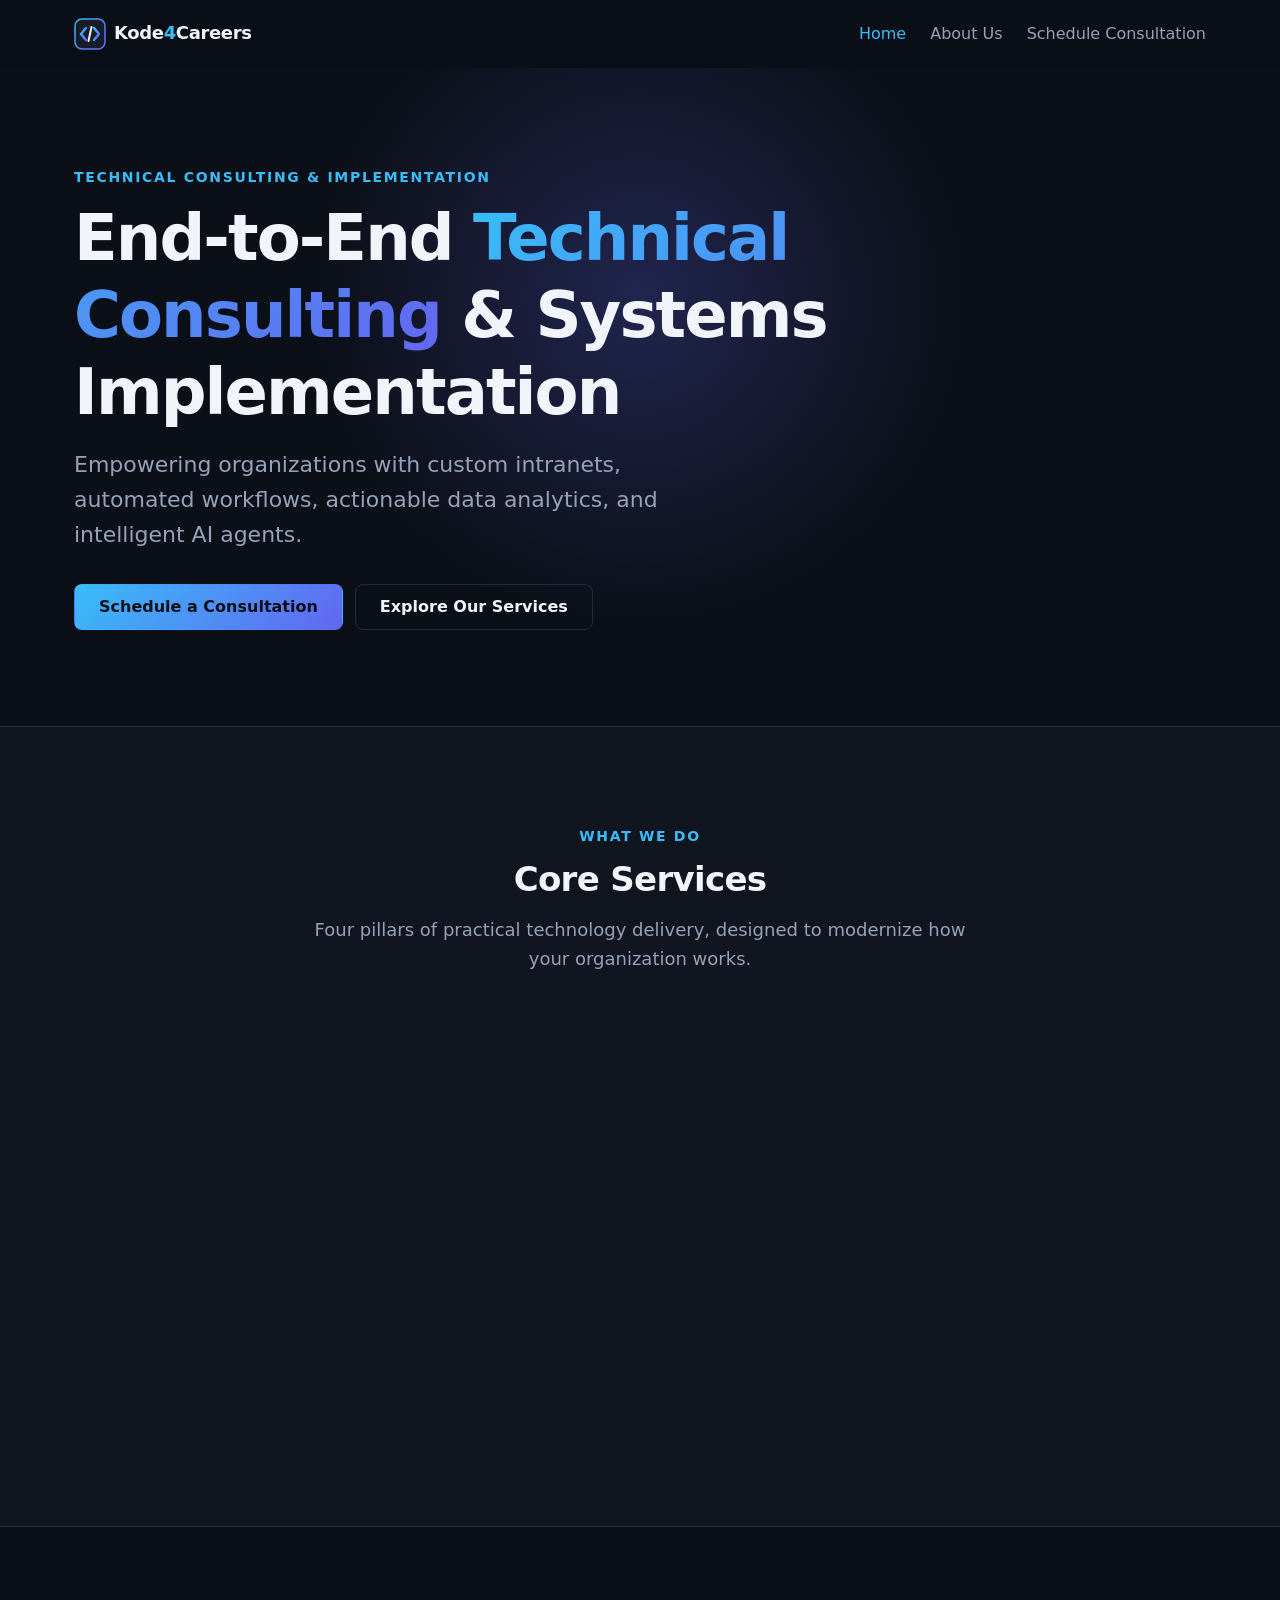
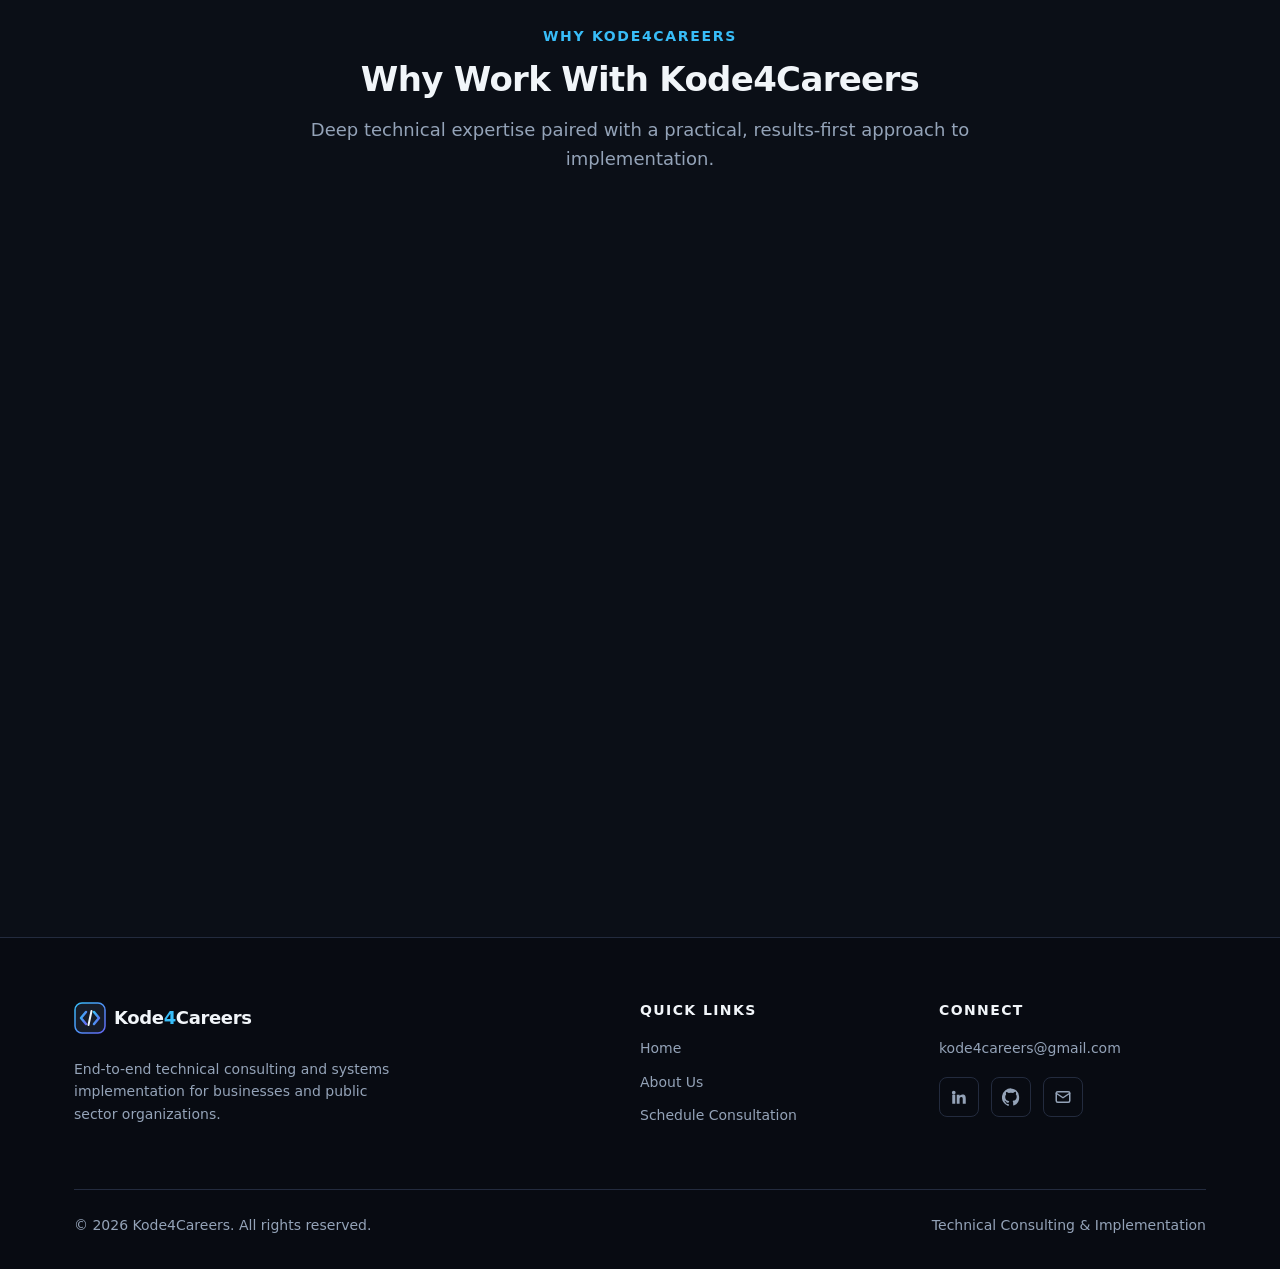
==== commit a551f374: "These girls are terrible" ====
--- a/index.html
+++ b/index.html
@@ -3,6 +3,8 @@
 <head>
   <meta charset="UTF-8">
   <meta name="viewport" content="width=device-width, initial-scale=1.0">
+  <meta http-equiv="Content-Security-Policy" content="default-src 'self'; script-src 'self'; style-src 'self' https://fonts.googleapis.com; font-src https://fonts.gstatic.com; img-src 'self' data:; connect-src https://formspree.io; form-action https://formspree.io; base-uri 'self'; object-src 'none'">
+  <meta name="referrer" content="strict-origin-when-cross-origin">
   <title>Kode4Careers | Technical Consulting &amp; Systems Implementation</title>
   <meta name="description" content="Kode4Careers delivers custom intranets, data analytics, AI agent development, and workflow automation for businesses and public sector organizations.">
   <link rel="icon" href="assets/images/logo.svg" type="image/svg+xml">
@@ -31,7 +33,6 @@
           <li><a class="nav-link" href="index.html" aria-current="page">Home</a></li>
           <li><a class="nav-link" href="about.html">About Us</a></li>
           <li><a class="nav-link" href="schedule.html">Schedule Consultation</a></li>
-          <li class="nav-cta"><a class="btn btn--primary btn--sm" href="schedule.html">Book a Call</a></li>
         </ul>
       </nav>
     </div>
--- a/css/style.css
+++ b/css/style.css
@@ -397,14 +397,6 @@
   color: var(--color-accent);
 }
 
-.nav-cta {
-  margin-top: var(--space-3);
-}
-
-.nav-cta .btn {
-  width: 100%;
-}
-
 /* ---------- Hero ---------- */
 .hero {
   position: relative;
--- a/css/responsive.css
+++ b/css/responsive.css
@@ -146,12 +146,4 @@
   .nav-link {
     padding: var(--space-2) 0;
   }
-
-  .nav-cta {
-    margin: 0 0 0 var(--space-3);
-  }
-
-  .nav-cta .btn {
-    width: auto;
-  }
 }
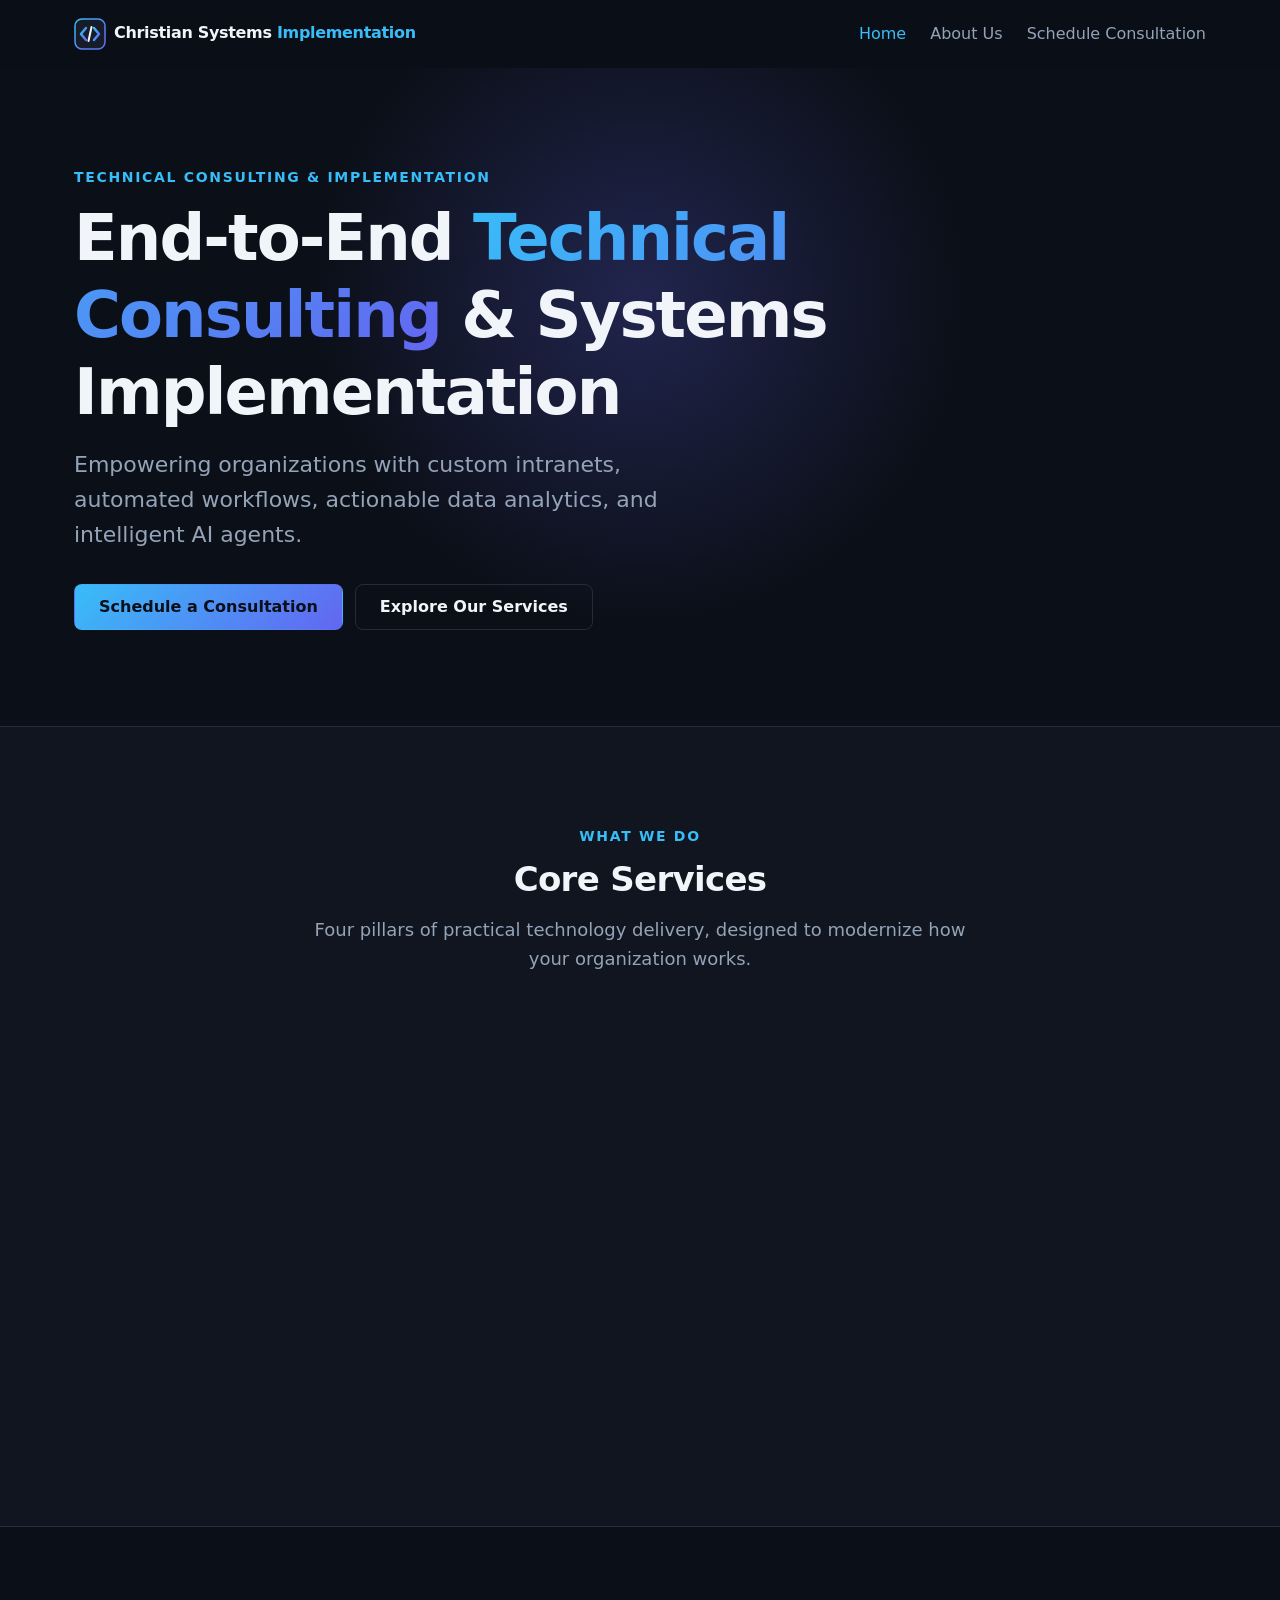
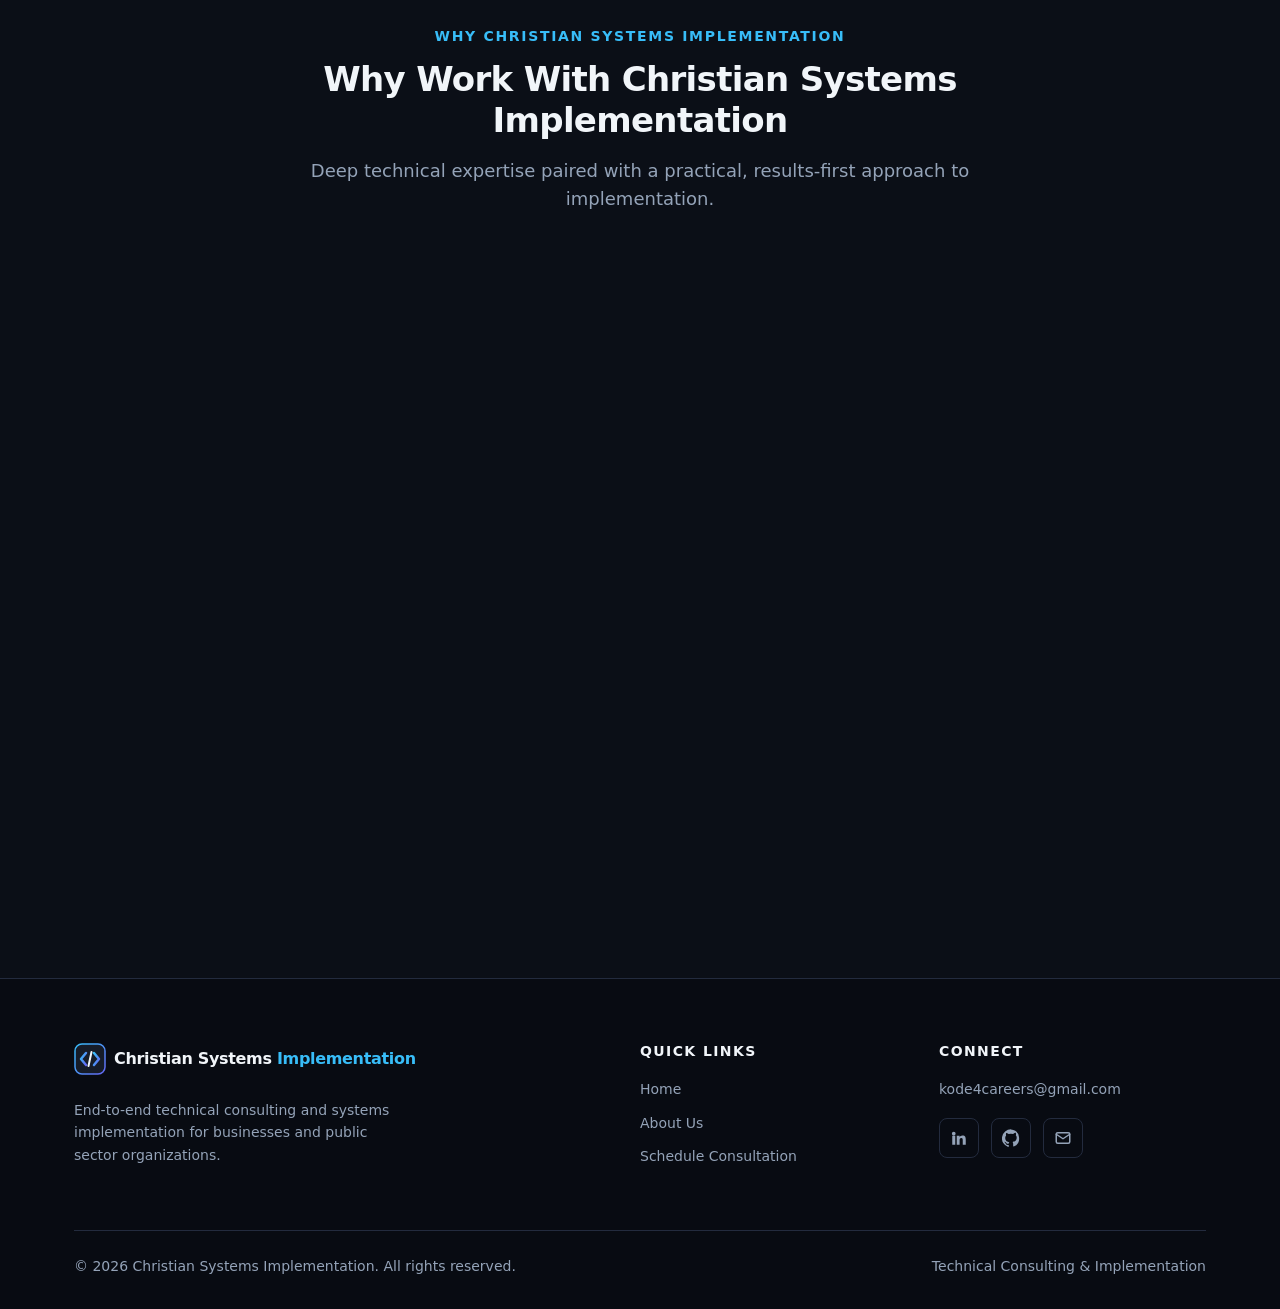
==== commit 815ab9e0: "Rebranding" ====
--- a/index.html
+++ b/index.html
@@ -5,8 +5,8 @@
   <meta name="viewport" content="width=device-width, initial-scale=1.0">
   <meta http-equiv="Content-Security-Policy" content="default-src 'self'; script-src 'self'; style-src 'self' https://fonts.googleapis.com; font-src https://fonts.gstatic.com; img-src 'self' data:; connect-src https://formspree.io; form-action https://formspree.io; base-uri 'self'; object-src 'none'">
   <meta name="referrer" content="strict-origin-when-cross-origin">
-  <title>Kode4Careers | Technical Consulting &amp; Systems Implementation</title>
-  <meta name="description" content="Kode4Careers delivers custom intranets, data analytics, AI agent development, and workflow automation for businesses and public sector organizations.">
+  <title>Christian Systems Implementation | Technical Consulting &amp; Systems Implementation</title>
+  <meta name="description" content="Christian Systems Implementation delivers custom intranets, data analytics, AI agent development, and workflow automation for businesses and public sector organizations.">
   <link rel="icon" href="assets/images/logo.svg" type="image/svg+xml">
   <link rel="preconnect" href="https://fonts.googleapis.com">
   <link rel="preconnect" href="https://fonts.gstatic.com" crossorigin>
@@ -19,9 +19,9 @@
 
   <header class="site-header">
     <div class="container">
-      <a href="index.html" class="logo" aria-label="Kode4Careers home">
+      <a href="index.html" class="logo" aria-label="Christian Systems Implementation home">
         <img src="assets/images/logo.svg" alt="" width="32" height="32">
-        <span class="logo__text">Kode<span>4</span>Careers</span>
+        <span class="logo__text">Christian Systems <span>Implementation</span></span>
       </a>
 
       <button class="nav-toggle" type="button" aria-controls="site-nav" aria-expanded="false" aria-label="Open navigation menu">
@@ -107,8 +107,8 @@
     <section class="section" aria-labelledby="why-title">
       <div class="container">
         <header class="section-header">
-          <span class="eyebrow">Why Kode4Careers</span>
-          <h2 id="why-title">Why Work With Kode4Careers</h2>
+          <span class="eyebrow">Why Christian Systems Implementation</span>
+          <h2 id="why-title">Why Work With Christian Systems Implementation</h2>
           <p>Deep technical expertise paired with a practical, results-first approach to implementation.</p>
         </header>
 
@@ -165,9 +165,9 @@
     <div class="container">
       <div class="footer-grid">
         <div class="footer-brand">
-          <a href="index.html" class="logo" aria-label="Kode4Careers home">
+          <a href="index.html" class="logo" aria-label="Christian Systems Implementation home">
             <img src="assets/images/logo.svg" alt="" width="32" height="32">
-            <span class="logo__text">Kode<span>4</span>Careers</span>
+            <span class="logo__text">Christian Systems <span>Implementation</span></span>
           </a>
           <p>End-to-end technical consulting and systems implementation for businesses and public sector organizations.</p>
         </div>
@@ -188,17 +188,17 @@
           </ul>
           <ul class="social-links">
             <li>
-              <a href="https://www.linkedin.com/" target="_blank" rel="noopener noreferrer" aria-label="Kode4Careers on LinkedIn">
+              <a href="https://www.linkedin.com/" target="_blank" rel="noopener noreferrer" aria-label="Christian Systems Implementation on LinkedIn">
                 <svg viewBox="0 0 24 24" fill="currentColor" aria-hidden="true"><path d="M4.98 3.5a2.5 2.5 0 1 1 0 5 2.5 2.5 0 0 1 0-5zM3 9h4v12H3zM9 9h3.8v1.7h.05c.53-1 1.83-2.05 3.77-2.05C20.6 8.65 21 11.2 21 14.5V21h-4v-5.8c0-1.4-.03-3.2-1.95-3.2-1.95 0-2.25 1.52-2.25 3.1V21H9z"/></svg>
               </a>
             </li>
             <li>
-              <a href="https://github.com/" target="_blank" rel="noopener noreferrer" aria-label="Kode4Careers on GitHub">
+              <a href="https://github.com/" target="_blank" rel="noopener noreferrer" aria-label="Christian Systems Implementation on GitHub">
                 <svg viewBox="0 0 24 24" fill="currentColor" aria-hidden="true"><path d="M12 .5a12 12 0 0 0-3.8 23.4c.6.1.8-.3.8-.6v-2.1c-3.3.7-4-1.6-4-1.6-.6-1.4-1.4-1.8-1.4-1.8-1.1-.7.1-.7.1-.7 1.2.1 1.8 1.2 1.8 1.2 1.1 1.8 2.8 1.3 3.5 1 .1-.8.4-1.3.8-1.6-2.7-.3-5.5-1.3-5.5-5.9 0-1.3.5-2.4 1.2-3.2-.1-.3-.5-1.5.1-3.2 0 0 1-.3 3.3 1.2a11.5 11.5 0 0 1 6 0C17.3 4.6 18.3 5 18.3 5c.7 1.7.3 2.9.1 3.2.8.8 1.2 1.9 1.2 3.2 0 4.6-2.8 5.6-5.5 5.9.4.4.8 1.1.8 2.2v3.3c0 .3.2.7.8.6A12 12 0 0 0 12 .5z"/></svg>
               </a>
             </li>
             <li>
-              <a href="mailto:kode4careers@gmail.com" aria-label="Email Kode4Careers">
+              <a href="mailto:kode4careers@gmail.com" aria-label="Email Christian Systems Implementation">
                 <svg viewBox="0 0 24 24" fill="none" stroke="currentColor" stroke-width="2" stroke-linecap="round" stroke-linejoin="round" aria-hidden="true"><rect x="3" y="5" width="18" height="14" rx="2"/><path d="M3 7l9 6 9-6"/></svg>
               </a>
             </li>
@@ -207,7 +207,7 @@
       </div>
 
       <div class="footer-bottom">
-        <p>&copy; <span data-current-year>2026</span> Kode4Careers. All rights reserved.</p>
+        <p>&copy; <span data-current-year>2026</span> Christian Systems Implementation. All rights reserved.</p>
         <p>Technical Consulting &amp; Implementation</p>
       </div>
     </div>
--- a/css/style.css
+++ b/css/style.css
@@ -1,5 +1,5 @@
 /* ==========================================================================
-   Kode4Careers — Core Design System
+   Christian Systems Implementation — Core Design System
    Mobile-first base styles. Breakpoint enhancements live in responsive.css.
    ========================================================================== */
 
@@ -283,11 +283,17 @@
   display: inline-flex;
   align-items: center;
   gap: var(--space-2);
+  min-width: 0;
   font-family: var(--font-heading);
-  font-size: var(--fs-lg);
+  font-size: 0.8125rem;
   font-weight: 800;
+  line-height: 1.15;
   color: var(--color-text);
   letter-spacing: -0.02em;
+}
+
+.logo__text {
+  max-width: 9.75rem;
 }
 
 .logo:hover {
--- a/css/responsive.css
+++ b/css/responsive.css
@@ -1,5 +1,5 @@
 /* ==========================================================================
-   Kode4Careers — Responsive Enhancements (mobile-first, min-width)
+   Christian Systems Implementation — Responsive Enhancements (mobile-first, min-width)
    Base styles in style.css target small screens (< 480px).
    ========================================================================== */
 
@@ -28,6 +28,14 @@
 
 /* ---------- ≥ 768px: tablets ---------- */
 @media (min-width: 768px) {
+  .logo {
+    font-size: var(--fs-base);
+  }
+
+  .logo__text {
+    max-width: none;
+  }
+
   :root {
     --fs-2xl: 2.125rem;
     --fs-3xl: 2.75rem;
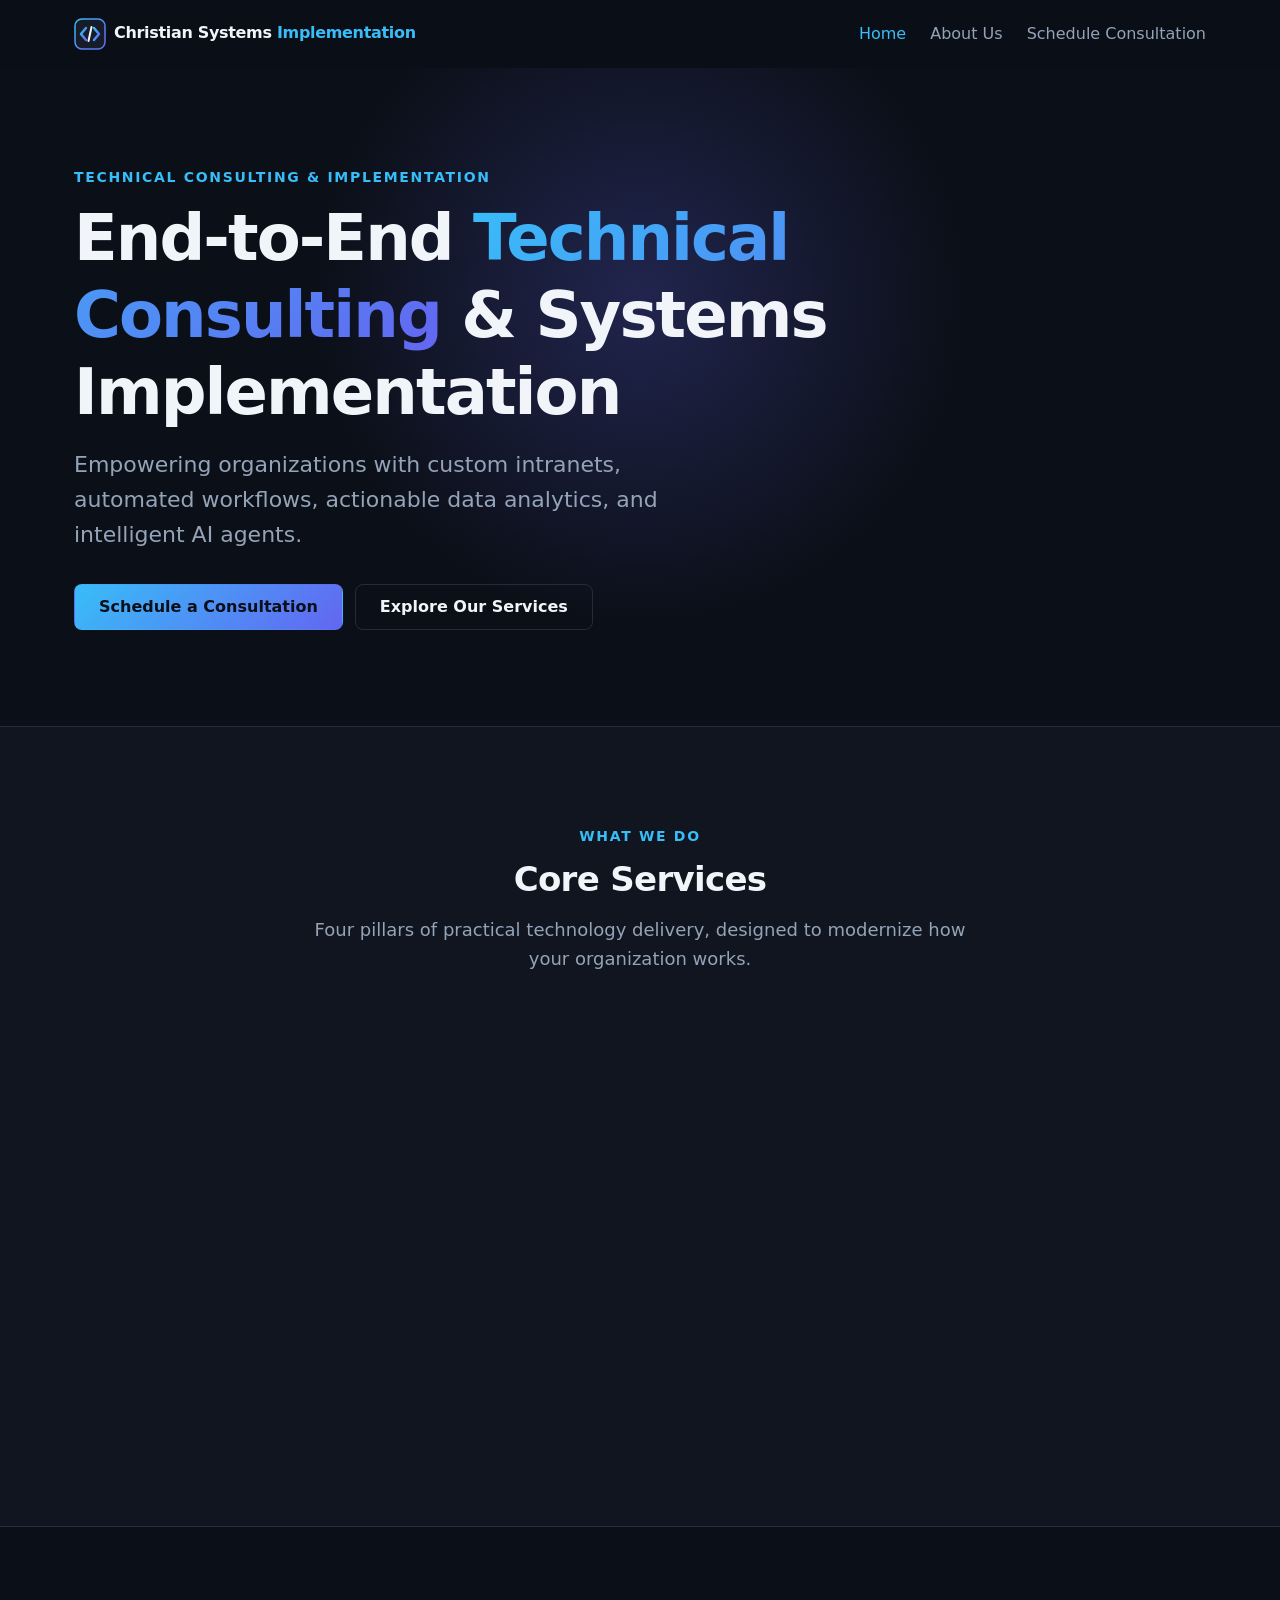
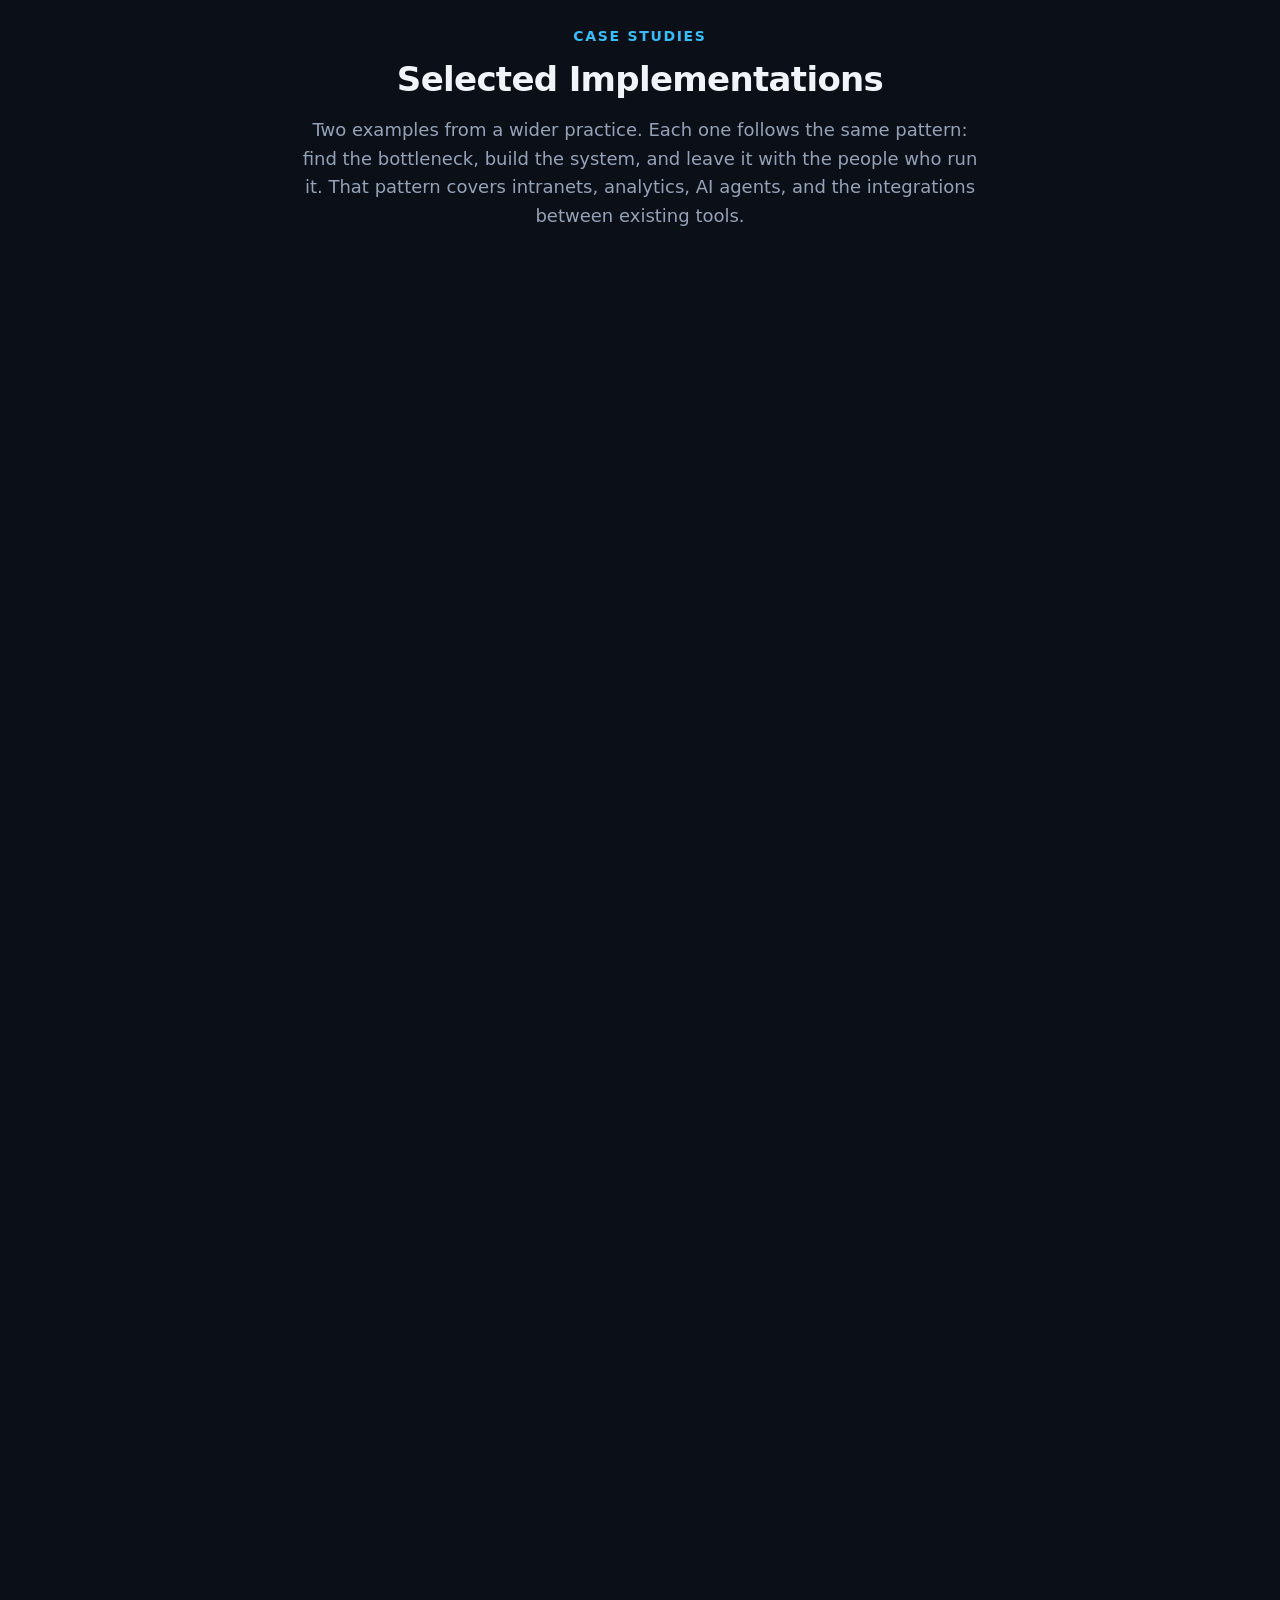
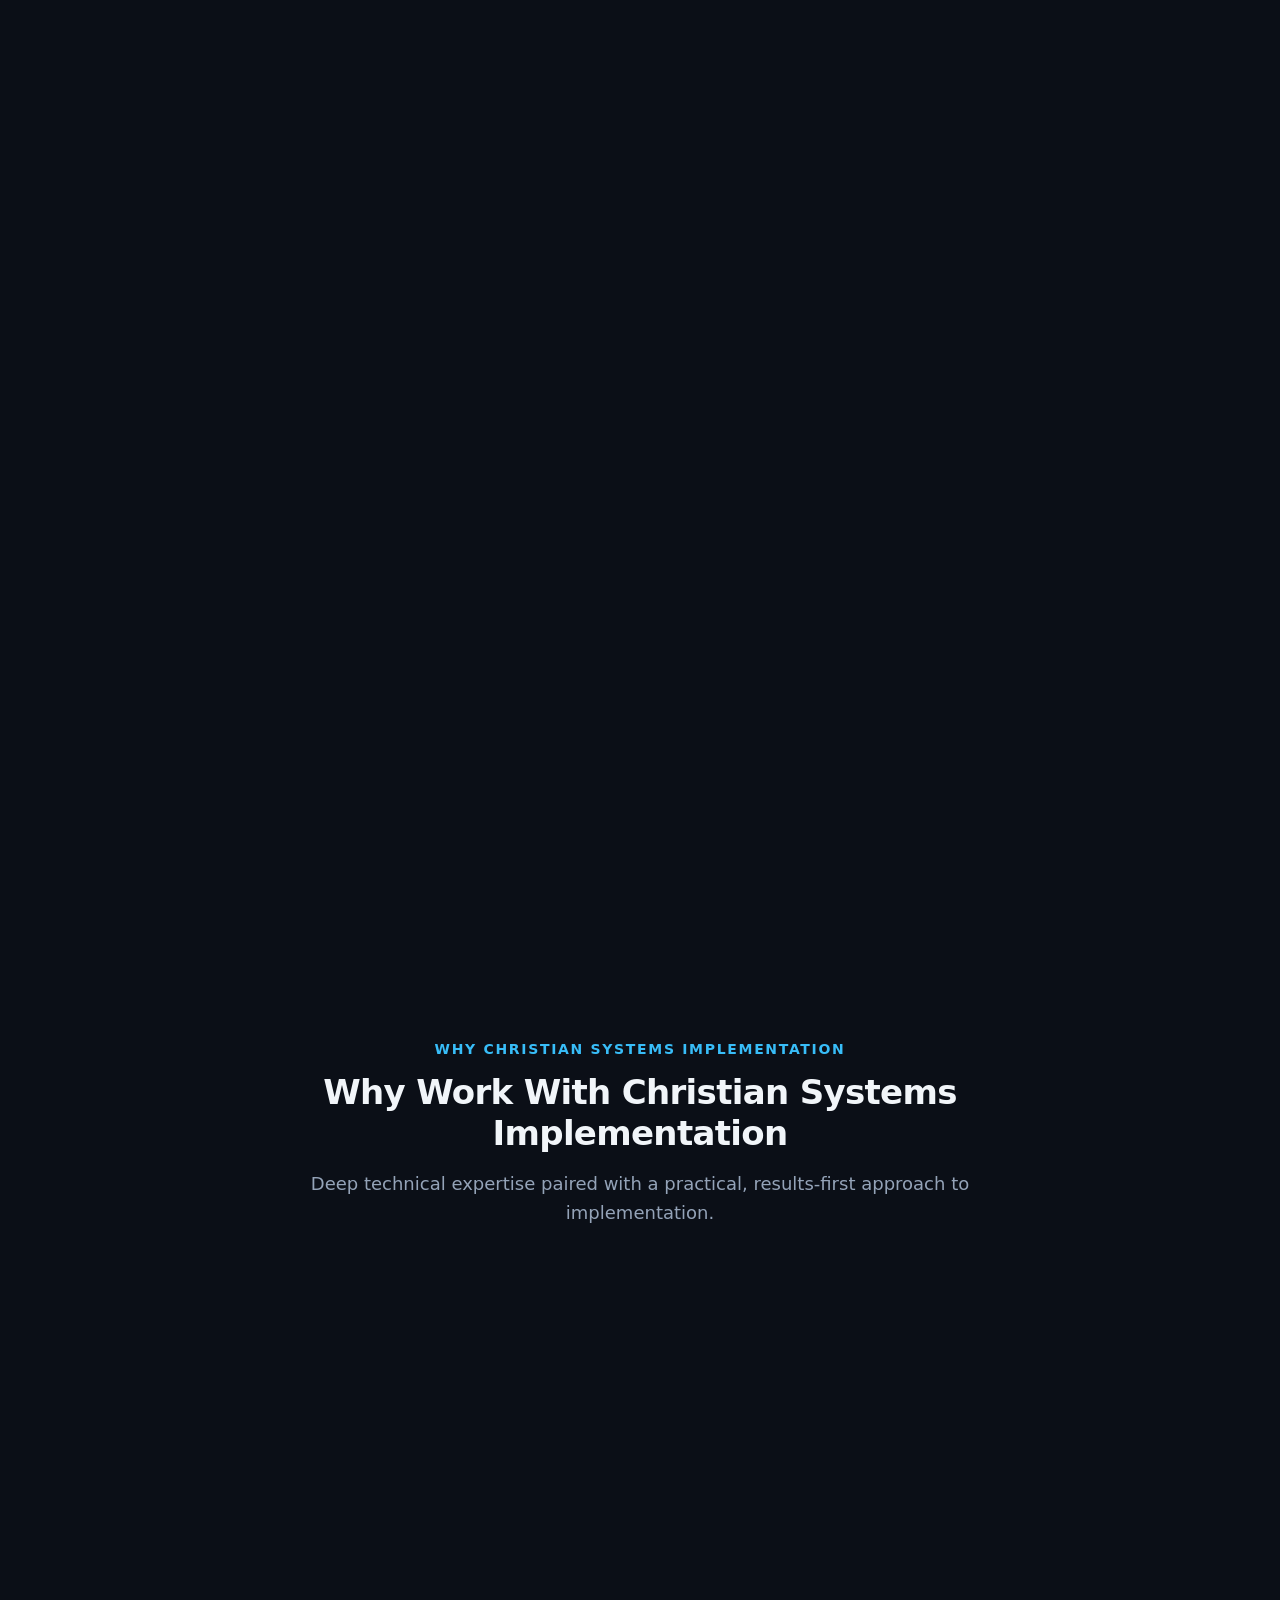
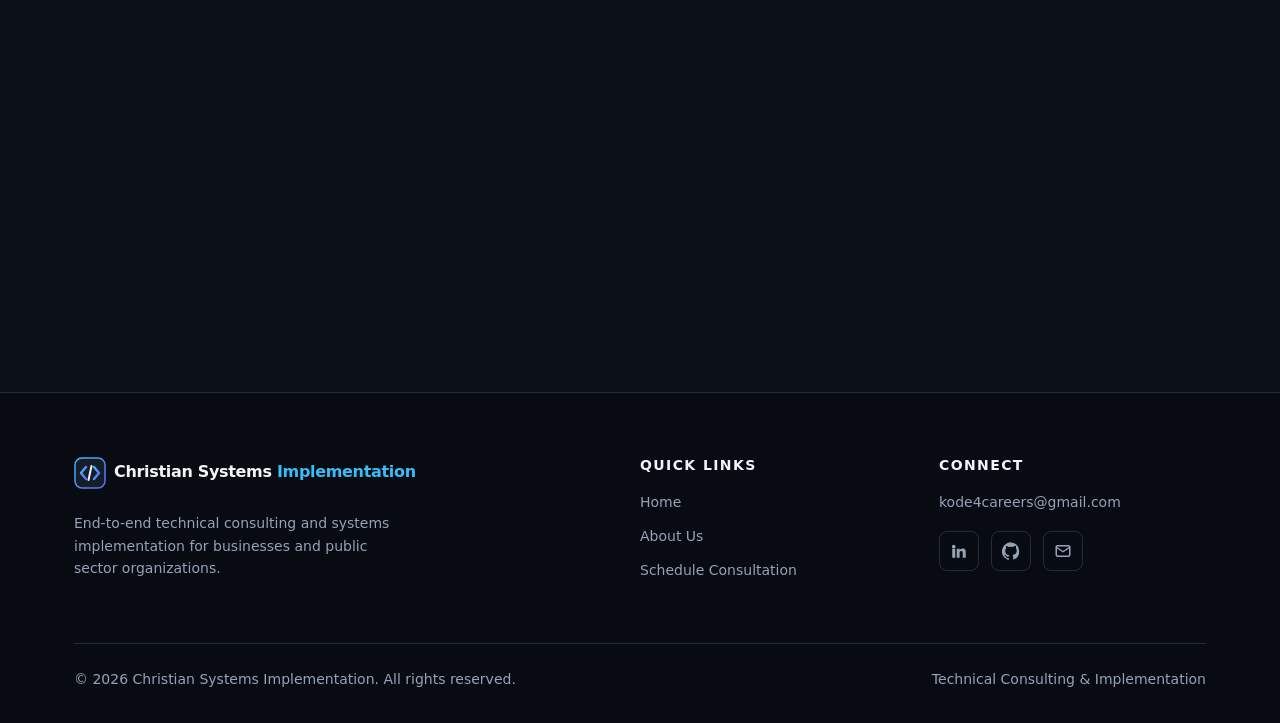
==== commit 79a5aa54: "Keep Pushing" ====
--- a/index.html
+++ b/index.html
@@ -99,6 +99,100 @@
             <h3>System Integration &amp; Automation</h3>
             <p>Connecting third-party platforms, databases, and APIs to remove manual data entry and streamline operational processes.</p>
           </article>
+        </div>
+      </div>
+    </section>
+
+    <!-- Selected Implementations -->
+    <section id="implementations" class="section" aria-labelledby="implementations-title">
+      <div class="container">
+        <header class="section-header">
+          <span class="eyebrow">Case Studies</span>
+          <h2 id="implementations-title">Selected Implementations</h2>
+          <p>Two examples from a wider practice. Each one follows the same pattern: find the bottleneck, build the system, and leave it with the people who run it. That pattern covers intranets, analytics, AI agents, and the integrations between existing tools.</p>
+        </header>
+
+        <div class="case-study-list">
+        <article class="card case-study reveal" aria-labelledby="case-municipal-title">
+          <span class="case-study__tag">Municipal AI Strategy &amp; Systems Implementation</span>
+          <h3 id="case-municipal-title" class="case-study__title">Cross-Departmental Municipal AI &amp; Workflow Modernization</h3>
+          <p class="case-study__client">City of Spartanburg Municipal Offices</p>
+          <p class="case-study__overview">Leading a cross-functional municipal AI initiative to uncover operational bottlenecks, modernize departmental workflows, and align technical implementations with city-wide strategic goals.</p>
+
+          <div class="case-study__block">
+            <h4 class="case-study__label">The Challenge</h4>
+            <p>Siloed municipal departments relied on manual administrative workflows and lacked a unified technical roadmap for adopting AI and automation safely across public operations.</p>
+          </div>
+
+          <div class="case-study__block">
+            <h4 class="case-study__label">Technical Architecture &amp; Execution</h4>
+            <ul class="case-study__grid">
+              <li>
+                <h5>Operational Bottleneck Discovery</h5>
+                <p>Audited cross-departmental processes across municipal city units to pinpoint high-friction administrative tasks suitable for automation and AI augmentation.</p>
+              </li>
+              <li>
+                <h5>End-to-End Implementation &amp; Roadmapping</h5>
+                <p>Defined functional requirements, phased implementation roadmaps, and governance standards to take technical solutions from discovery to deployment.</p>
+              </li>
+              <li>
+                <h5>Executive Stakeholder Alignment</h5>
+                <p>Managed ongoing communication between technical teams and municipal leadership to ensure system adoption, compliance, and alignment with organizational strategy.</p>
+              </li>
+              <li>
+                <h5>KPI &amp; Adoption Framework</h5>
+                <p>Established clear key performance indicators (KPIs) to measure turnaround speed, process efficiency, and staff adoption across participating departments.</p>
+              </li>
+            </ul>
+          </div>
+
+          <div class="case-study__result">
+            <h4 class="case-study__label">Business Impact</h4>
+            <p>Delivered an actionable enterprise AI roadmap and cross-departmental workflow improvements designed to reduce administrative overhead and accelerate municipal service delivery.</p>
+          </div>
+
+          <a class="btn btn--secondary btn--sm case-study__cta" href="schedule.html">Discuss a Municipal or Enterprise Initiative &rarr;</a>
+        </article>
+
+        <article class="card case-study reveal" aria-labelledby="case-analytics-title">
+          <span class="case-study__tag">Data Analytics &amp; Business Intelligence</span>
+          <h3 id="case-analytics-title" class="case-study__title">Automated Scoring &amp; Executive Reporting</h3>
+          <p class="case-study__overview">Built an automated scoring pipeline and executive dashboard that ranks a large set of entities against a market benchmark and industry peers, then refreshes the full view from a single date.</p>
+
+          <div class="case-study__block">
+            <h4 class="case-study__label">The Challenge</h4>
+            <p>Comparing performance across a large universe and several rolling timeframes depended on manual exports, scattered lookups, and formulas that broke around market holidays.</p>
+          </div>
+
+          <div class="case-study__block">
+            <h4 class="case-study__label">Technical Architecture</h4>
+            <ul class="case-study__grid">
+              <li>
+                <h5>Automated Data Ingestion</h5>
+                <p>Pulled live entity and benchmark data into the model, with fault tolerance that keeps the report running when a source value is missing.</p>
+              </li>
+              <li>
+                <h5>Calendar-Aware Lookbacks</h5>
+                <p>Computed exact week, month, and multi-month windows that stay correct across holidays and non-trading days.</p>
+              </li>
+              <li>
+                <h5>Scoring &amp; Ranking</h5>
+                <p>Normalized weighted metrics into comparable scores, then surfaced top and bottom performers with heat-map thresholds leadership can read at a glance.</p>
+              </li>
+              <li>
+                <h5>A Report the Team Can Refresh</h5>
+                <p>Separated the calculation engine from the executive views and included a short procedure so non-technical users can update the report safely.</p>
+              </li>
+            </ul>
+          </div>
+
+          <div class="case-study__result">
+            <h4 class="case-study__label">Business Impact</h4>
+            <p>One date update now refreshes multi-horizon analysis across 160+ entities, and the report stays current without manual imports or formula edits.</p>
+          </div>
+
+          <a class="btn btn--secondary btn--sm case-study__cta" href="schedule.html">Discuss an Analytics or Reporting Problem &rarr;</a>
+        </article>
         </div>
       </div>
     </section>
--- a/css/style.css
+++ b/css/style.css
@@ -467,6 +467,37 @@
   color: var(--color-muted);
 }
 
+.page-hero p.page-hero__location {
+  display: flex;
+  flex-wrap: wrap;
+  align-items: center;
+  justify-content: center;
+  gap: 0.2rem 0.55rem;
+  max-width: 40rem;
+  margin: var(--space-4) auto 0;
+  font-size: var(--fs-sm);
+  font-weight: 600;
+  line-height: 1.4;
+  color: var(--color-text);
+}
+
+.page-hero__location span {
+  white-space: nowrap;
+}
+
+.page-hero__location span + span::before {
+  content: "•";
+  margin-right: 0.55rem;
+}
+
+.page-hero__location svg {
+  display: inline-block;
+  width: 1.05em;
+  height: 1.05em;
+  flex-shrink: 0;
+  color: var(--color-accent);
+}
+
 /* ---------- Cards ---------- */
 .card {
   position: relative;
@@ -508,6 +539,95 @@
 .card__icon svg {
   width: 24px;
   height: 24px;
+}
+
+/* ---------- Case study ---------- */
+.case-study-list {
+  display: grid;
+  gap: var(--space-6);
+}
+
+.card .case-study__client {
+  margin-bottom: var(--space-3);
+  font-weight: 600;
+  color: var(--color-text);
+}
+
+.case-study__tag {
+  display: inline-block;
+  margin-bottom: var(--space-4);
+  padding: var(--space-1) var(--space-3);
+  font-size: var(--fs-sm);
+  font-weight: 600;
+  color: var(--color-accent);
+  background: linear-gradient(135deg, rgba(56, 189, 248, 0.15), rgba(99, 102, 241, 0.15));
+  border: 1px solid var(--color-border);
+  border-radius: 999px;
+}
+
+.card .case-study__title {
+  font-size: var(--fs-2xl);
+}
+
+.case-study__overview {
+  font-size: var(--fs-lg);
+}
+
+.case-study__block,
+.case-study__result {
+  margin-top: var(--space-6);
+}
+
+.case-study__label {
+  margin-bottom: var(--space-3);
+  font-size: var(--fs-sm);
+  font-weight: 600;
+  letter-spacing: 0.12em;
+  text-transform: uppercase;
+  color: var(--color-accent);
+}
+
+.case-study__grid {
+  display: grid;
+  gap: var(--space-4);
+  grid-template-columns: 1fr;
+  margin: 0;
+  padding: 0;
+  list-style: none;
+}
+
+.case-study__grid li {
+  padding: var(--space-5);
+  background-color: var(--color-bg);
+  border: 1px solid var(--color-border);
+  border-radius: var(--radius-sm);
+}
+
+.case-study__grid h5 {
+  margin-bottom: var(--space-2);
+  font-size: var(--fs-base);
+  color: var(--color-text);
+}
+
+.case-study__result {
+  padding: var(--space-5);
+  border-left: 3px solid var(--color-accent);
+  border-radius: var(--radius-sm);
+  background-color: rgba(56, 189, 248, 0.06);
+}
+
+.card .case-study__result p {
+  color: var(--color-text);
+}
+
+.case-study__cta {
+  margin-top: var(--space-6);
+}
+
+@media (min-width: 768px) {
+  .case-study__grid {
+    grid-template-columns: repeat(2, 1fr);
+  }
 }
 
 /* ---------- Feature list (Why Us) ---------- */
@@ -705,6 +825,8 @@
   gap: var(--space-6);
   grid-template-columns: 1fr;
   align-items: start;
+  max-width: 760px;
+  margin: 0 auto;
 }
 
 .form-card {
--- a/css/responsive.css
+++ b/css/responsive.css
@@ -120,16 +120,6 @@
     margin: 0;
   }
 
-  .schedule-layout {
-    grid-template-columns: 1fr 340px;
-    gap: var(--space-7);
-  }
-
-  .contact-aside {
-    position: sticky;
-    top: calc(var(--header-height) + var(--space-5));
-  }
-
   /* Desktop navigation: inline links, hide hamburger */
   .nav-toggle {
     display: none;
